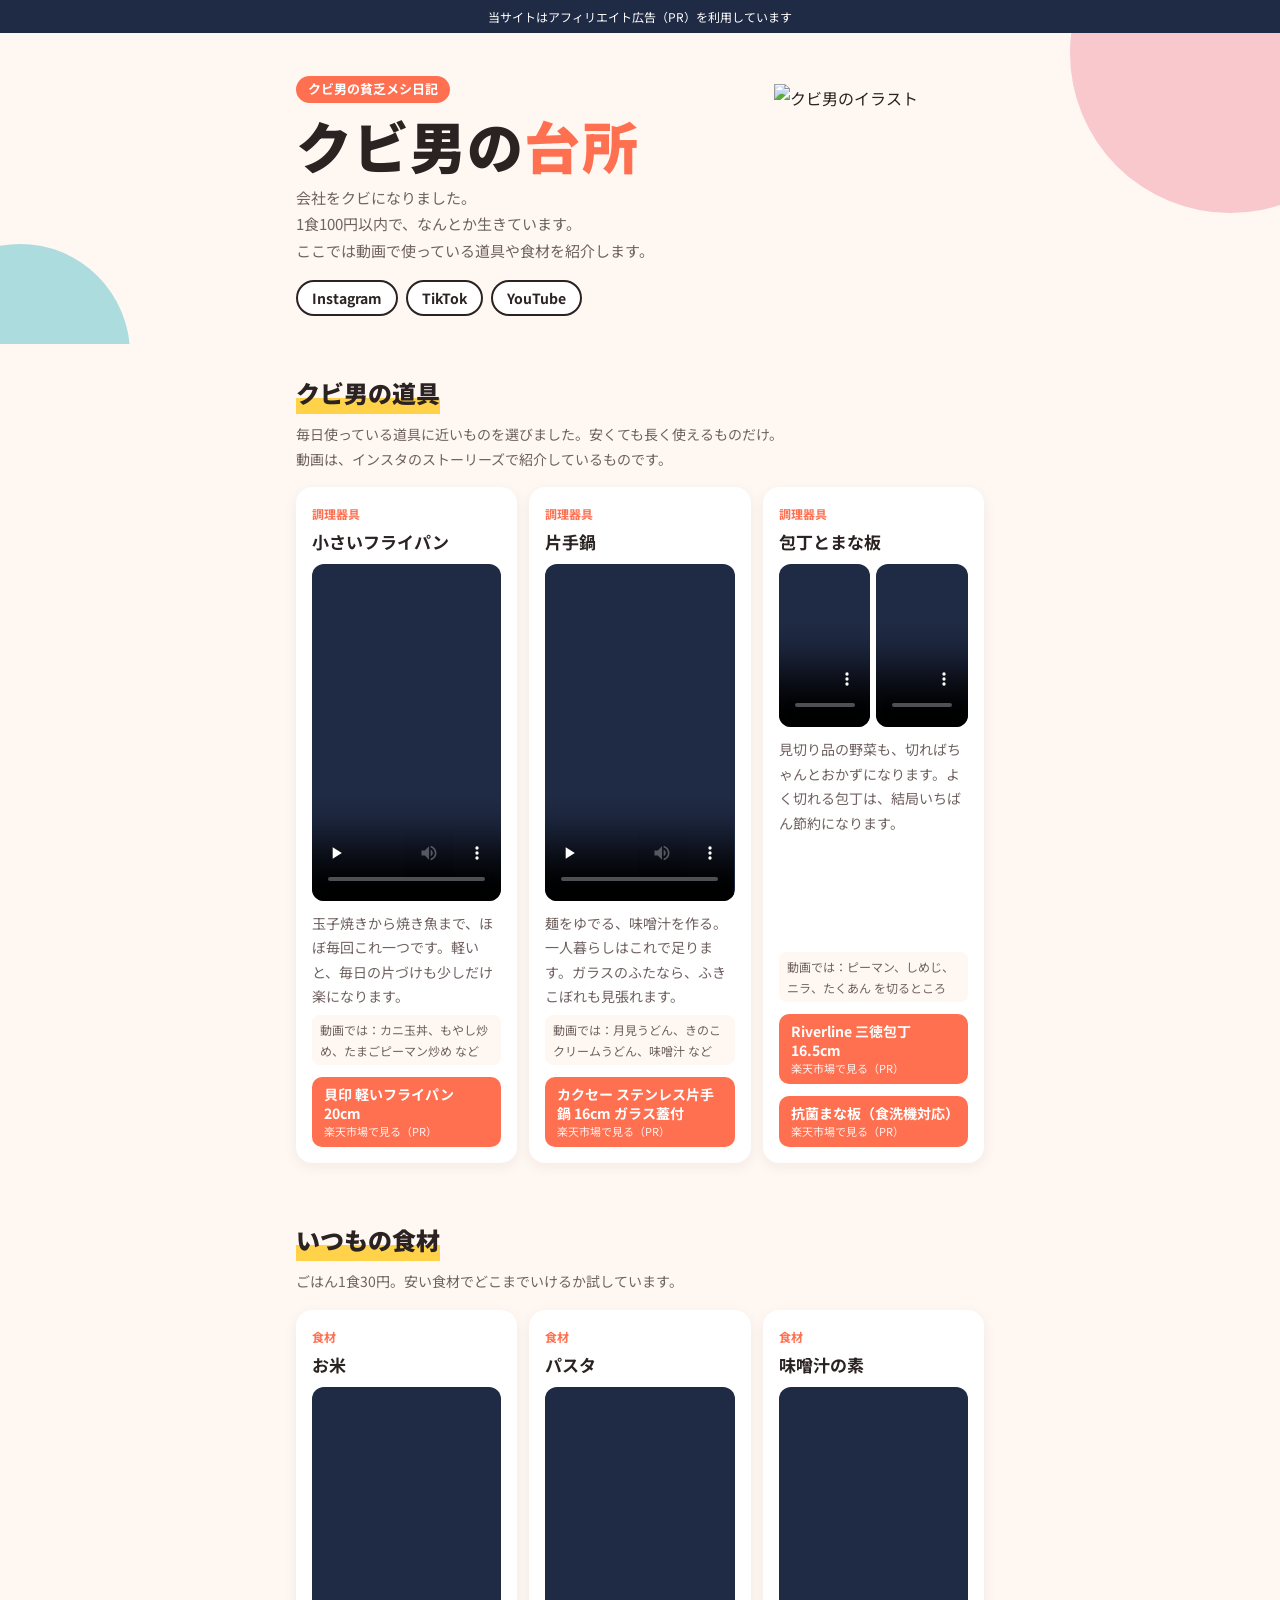
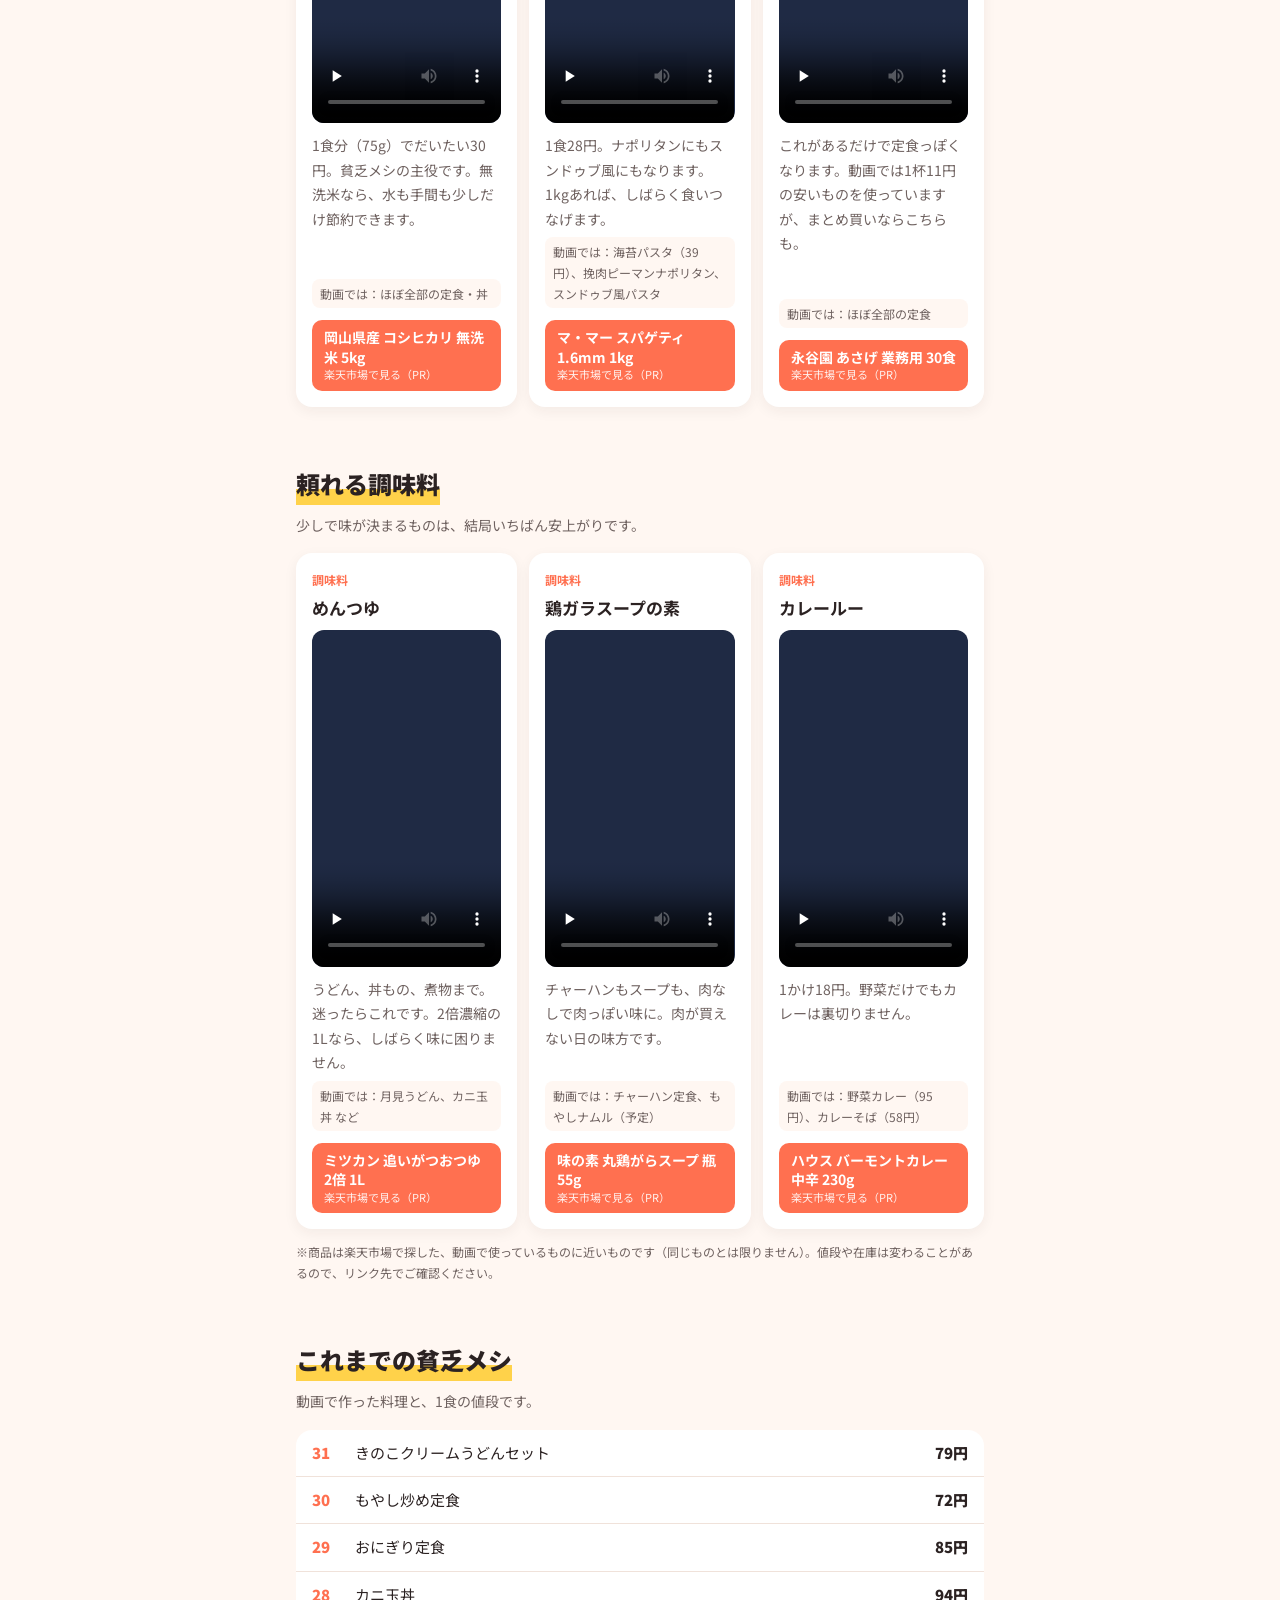
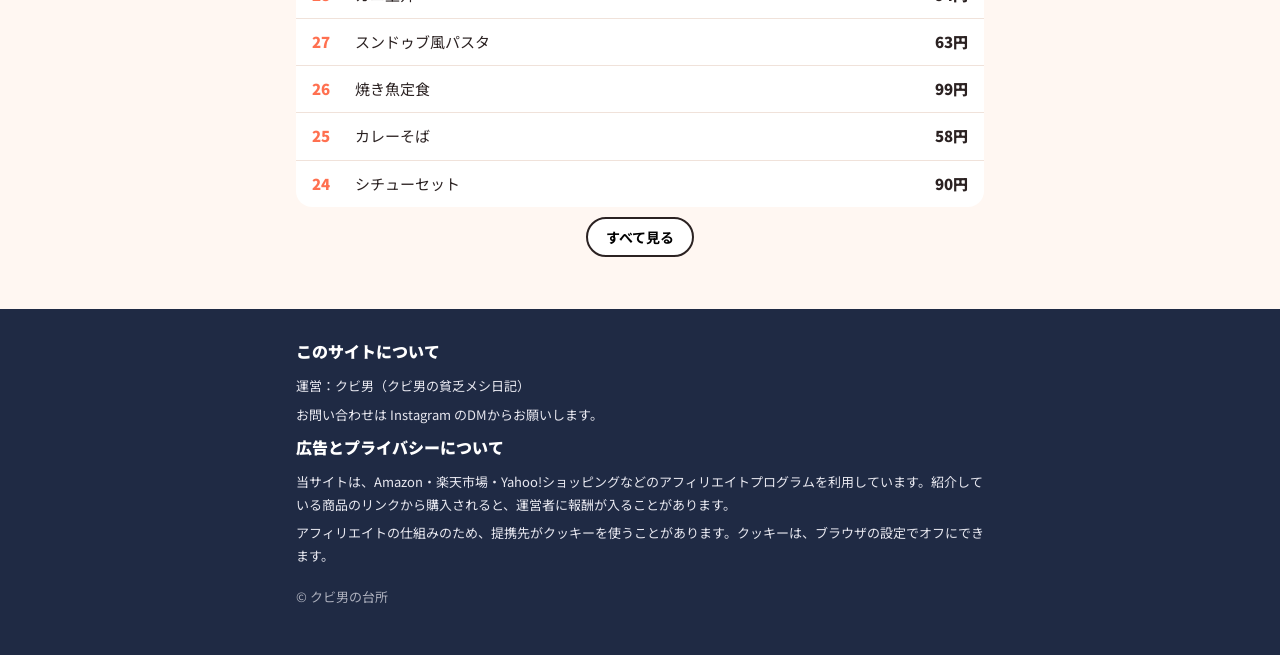
==== index.html @ 21f16927 "Add files via upload" ====
<!doctype html>
<html lang="ja">
<head>
<meta charset="utf-8">
<meta name="viewport" content="width=device-width, initial-scale=1">
<title>クビ男の台所</title>
<meta name="description" content="会社をクビになった男が、1食100円以内で生きる記録。クビ男の貧乏メシ日記で使っている調理器具・食材・調味料を紹介します。">
<link rel="preconnect" href="https://fonts.googleapis.com">
<link rel="preconnect" href="https://fonts.gstatic.com" crossorigin>
<link href="https://fonts.googleapis.com/css2?family=Noto+Sans+JP:wght@400;700;900&display=swap" rel="stylesheet">
<style>
  :root {
    --cream: #fff7f2;
    --paper: #ffffff;
    --ink: #2b2222;
    --sub: #6f6260;
    --coral: #ff7050;
    --coral-dark: #e0553a;
    --yellow: #ffd24a;
    --navy: #1f2a44;
    --line: #f0e2da;
    --pink: #f8c8cd;
    --teal: #acdcde;
  }
  * { box-sizing: border-box; }
  html { -webkit-text-size-adjust: 100%; }
  body {
    margin: 0;
    background: var(--cream);
    color: var(--ink);
    font-family: "Noto Sans JP", system-ui, sans-serif;
    line-height: 1.75;
  }
  a { color: inherit; }
  .wrap { max-width: 720px; margin: 0 auto; padding: 0 16px; }

  /* PR表記 (ステマ規制対応) */
  .pr-bar {
    background: var(--navy);
    color: #fff;
    font-size: 12px;
    text-align: center;
    padding: 6px 16px;
  }

  /* 見出し部分 */
  header.hero {
    position: relative;
    overflow: hidden;
    padding: 40px 0 28px;
  }
  .hero::before, .hero::after {
    content: "";
    position: absolute;
    border-radius: 50%;
    z-index: 0;
  }
  .hero::before { width: 320px; height: 320px; background: var(--pink); top: -140px; right: -110px; }
  .hero::after  { width: 220px; height: 220px; background: var(--teal); bottom: -120px; left: -90px; }
  .hero .wrap { position: relative; z-index: 1; display: flex; align-items: center; gap: 16px; }
  .hero-text { flex: 1; min-width: 0; }
  .label {
    display: inline-block;
    background: var(--coral);
    color: #fff;
    font-weight: 700;
    font-size: 13px;
    padding: 2px 12px;
    border-radius: 999px;
  }
  h1 {
    font-weight: 900;
    font-size: clamp(34px, 9vw, 56px);
    line-height: 1.15;
    margin: 10px 0 8px;
    letter-spacing: 0.02em;
  }
  h1 span { color: var(--coral); }
  .lead { margin: 0; font-size: 15px; color: var(--sub); }
  .hero img { width: clamp(120px, 34vw, 210px); height: auto; flex-shrink: 0; }

  .sns { display: flex; flex-wrap: wrap; gap: 8px; margin-top: 16px; }
  .sns a {
    text-decoration: none;
    background: var(--paper);
    border: 2px solid var(--ink);
    border-radius: 999px;
    font-weight: 700;
    font-size: 14px;
    padding: 4px 14px;
  }
  .sns a:hover { background: var(--yellow); }

  /* セクション */
  section { padding: 28px 0; }
  h2 {
    font-weight: 900;
    font-size: 24px;
    margin: 0 0 4px;
    display: inline-block;
    background: linear-gradient(transparent 62%, var(--yellow) 62%);
  }
  .note { font-size: 14px; color: var(--sub); margin: 4px 0 16px; }

  .cards { display: grid; grid-template-columns: repeat(auto-fill, minmax(min(200px, 100%), 1fr)); gap: 12px; }
  .card {
    background: var(--paper);
    border-radius: 16px;
    padding: 16px;
    box-shadow: 0 4px 14px rgba(43, 34, 34, 0.06);
    display: flex;
    flex-direction: column;
    gap: 6px;
  }
  .card .tag { font-size: 12px; font-weight: 700; color: var(--coral); }
  .card h3 { margin: 0; font-size: 17px; line-height: 1.4; }
  .card p { margin: 0; font-size: 14px; color: var(--sub); flex: 1; }
  .card .soon {
    margin-top: 6px;
    font-size: 13px;
    font-weight: 700;
    text-align: center;
    border: 2px dashed var(--line);
    border-radius: 10px;
    padding: 6px;
    color: var(--sub);
  }

  .card .used { font-size: 12px; color: var(--sub); flex: 0; background: var(--cream); border-radius: 8px; padding: 4px 8px; }
  .card .buy {
    display: block; margin-top: 6px; text-decoration: none; font-weight: 700; font-size: 14px; line-height: 1.4;
    background: var(--coral); color: #fff; border-radius: 10px; padding: 8px 12px;
  }
  .card .buy span { display: block; font-size: 11px; font-weight: 400; opacity: 0.9; }
  .card .buy:hover { background: var(--coral-dark); }
  .card .clip { display: grid; grid-template-columns: 1fr; gap: 6px; margin: 4px 0; }
  .card .clip.two { grid-template-columns: 1fr 1fr; }
  .card .clip video { width: 100%; aspect-ratio: 9 / 16; border-radius: 12px; background: var(--navy); object-fit: cover; }
  .pick-note { font-size: 12px; color: var(--sub); margin: 12px 0 0; }
  img.imp { position: absolute; width: 1px; height: 1px; opacity: 0; }

  /* これまでの貧乏メシ */
  .meals { list-style: none; margin: 0; padding: 0; background: var(--paper); border-radius: 16px; overflow: hidden; }
  .meals li {
    display: flex;
    align-items: baseline;
    gap: 10px;
    padding: 10px 16px;
    border-bottom: 1px solid var(--line);
    font-size: 15px;
  }
  .meals li:last-child { border-bottom: 0; }
  .meals .no { font-weight: 900; color: var(--coral); width: 2.2em; flex-shrink: 0; }
  .meals .name { flex: 1; min-width: 0; }
  .meals .yen { font-weight: 900; white-space: nowrap; }
  .more { margin-top: 10px; text-align: center; }
  .more button {
    font: inherit;
    font-weight: 700;
    font-size: 14px;
    background: var(--paper);
    border: 2px solid var(--ink);
    border-radius: 999px;
    padding: 6px 18px;
    cursor: pointer;
  }

  /* フッター */
  footer { background: var(--navy); color: #e8e8f0; margin-top: 24px; padding: 28px 0 40px; font-size: 13px; }
  footer h2 { background: none; color: #fff; font-size: 16px; }
  footer p { margin: 6px 0; }
  footer .copy { margin-top: 18px; opacity: 0.7; }
</style>
</head>
<body>

<div class="pr-bar">当サイトはアフィリエイト広告（PR）を利用しています</div>

<header class="hero">
  <div class="wrap">
    <div class="hero-text">
      <span class="label">クビ男の貧乏メシ日記</span>
      <h1>クビ男の<span>台所</span></h1>
      <p class="lead">会社をクビになりました。<br>1食100円以内で、なんとか生きています。<br>ここでは動画で使っている道具や食材を紹介します。</p>
      <div class="sns">
        <a href="https://www.instagram.com/kubiotoko_meshi/" target="_blank" rel="noopener">Instagram</a>
        <a href="https://www.tiktok.com/@kubiotoko_meshi" target="_blank" rel="noopener">TikTok</a>
        <a href="#" target="_blank" rel="noopener" data-todo="YouTubeのチャンネルURL">YouTube</a>
      </div>
    </div>
    <img src="images/kubio_chara.png" alt="クビ男のイラスト" width="568" height="600">
  </div>
</header>

<main class="wrap">

  <section id="tools">
    <h2>クビ男の道具</h2>
    <p class="note">毎日使っている道具に近いものを選びました。安くても長く使えるものだけ。<br>動画は、インスタのストーリーズで紹介しているものです。</p>
    <div class="cards">
      <div class="card"><span class="tag">調理器具</span><h3>小さいフライパン</h3><div class="clip"><video src="videos/frypan.mp4" poster="videos/frypan.jpg" controls playsinline preload="none" aria-label="小さいフライパンの紹介動画"></video></div><p>玉子焼きから焼き魚まで、ほぼ毎回これ一つです。軽いと、毎日の片づけも少しだけ楽になります。</p><p class="used">動画では：カニ玉丼、もやし炒め、たまごピーマン炒め など</p><a class="buy" href="https://af.moshimo.com/af/c/click?a_id=5917070&amp;p_id=54&amp;pc_id=54&amp;pl_id=616&amp;url=https%3A%2F%2Fitem.rakuten.co.jp%2Fkai%2F000dw5629%2F" target="_blank" rel="nofollow sponsored noopener">貝印 軽いフライパン 20cm<span>楽天市場で見る（PR）</span></a></div>
      <div class="card"><span class="tag">調理器具</span><h3>片手鍋</h3><div class="clip"><video src="videos/pot.mp4" poster="videos/pot.jpg" controls playsinline preload="none" aria-label="片手鍋の紹介動画"></video></div><p>麺をゆでる、味噌汁を作る。一人暮らしはこれで足ります。ガラスのふたなら、ふきこぼれも見張れます。</p><p class="used">動画では：月見うどん、きのこクリームうどん、味噌汁 など</p><a class="buy" href="https://af.moshimo.com/af/c/click?a_id=5917070&amp;p_id=54&amp;pc_id=54&amp;pl_id=616&amp;url=https%3A%2F%2Fitem.rakuten.co.jp%2Flivingplaza%2F10006509%2F" target="_blank" rel="nofollow sponsored noopener">カクセー ステンレス片手鍋 16cm ガラス蓋付<span>楽天市場で見る（PR）</span></a></div>
      <div class="card"><span class="tag">調理器具</span><h3>包丁とまな板</h3><div class="clip two"><video src="videos/knife.mp4" poster="videos/knife.jpg" controls playsinline preload="none" aria-label="包丁とまな板の紹介動画"></video><video src="videos/board.mp4" poster="videos/board.jpg" controls playsinline preload="none" aria-label="包丁とまな板の紹介動画"></video></div><p>見切り品の野菜も、切ればちゃんとおかずになります。よく切れる包丁は、結局いちばん節約になります。</p><p class="used">動画では：ピーマン、しめじ、ニラ、たくあん を切るところ</p><a class="buy" href="https://af.moshimo.com/af/c/click?a_id=5917070&amp;p_id=54&amp;pc_id=54&amp;pl_id=616&amp;url=https%3A%2F%2Fitem.rakuten.co.jp%2Fnagomi-ec%2Frl-st%2F" target="_blank" rel="nofollow sponsored noopener">Riverline 三徳包丁 16.5cm<span>楽天市場で見る（PR）</span></a><a class="buy" href="https://af.moshimo.com/af/c/click?a_id=5917070&amp;p_id=54&amp;pc_id=54&amp;pl_id=616&amp;url=https%3A%2F%2Fitem.rakuten.co.jp%2Faurora77%2Fmanaita%2F" target="_blank" rel="nofollow sponsored noopener">抗菌まな板（食洗機対応）<span>楽天市場で見る（PR）</span></a></div>
    </div>
  </section>

  <section id="foods">
    <h2>いつもの食材</h2>
    <p class="note">ごはん1食30円。安い食材でどこまでいけるか試しています。</p>
    <div class="cards">
      <div class="card"><span class="tag">食材</span><h3>お米</h3><div class="clip"><video src="videos/rice.mp4" poster="videos/rice.jpg" controls playsinline preload="none" aria-label="お米の紹介動画"></video></div><p>1食分（75g）でだいたい30円。貧乏メシの主役です。無洗米なら、水も手間も少しだけ節約できます。</p><p class="used">動画では：ほぼ全部の定食・丼</p><a class="buy" href="https://af.moshimo.com/af/c/click?a_id=5917070&amp;p_id=54&amp;pc_id=54&amp;pl_id=616&amp;url=https%3A%2F%2Fitem.rakuten.co.jp%2Fokaman%2F10000003%2F" target="_blank" rel="nofollow sponsored noopener">岡山県産 コシヒカリ 無洗米 5kg<span>楽天市場で見る（PR）</span></a></div>
      <div class="card"><span class="tag">食材</span><h3>パスタ</h3><div class="clip"><video src="videos/pasta.mp4" poster="videos/pasta.jpg" controls playsinline preload="none" aria-label="パスタの紹介動画"></video></div><p>1食28円。ナポリタンにもスンドゥブ風にもなります。1kgあれば、しばらく食いつなげます。</p><p class="used">動画では：海苔パスタ（39円）、挽肉ピーマンナポリタン、スンドゥブ風パスタ</p><a class="buy" href="https://af.moshimo.com/af/c/click?a_id=5917070&amp;p_id=54&amp;pc_id=54&amp;pl_id=616&amp;url=https%3A%2F%2Fitem.rakuten.co.jp%2Frakuten24%2F4902110264388%2F" target="_blank" rel="nofollow sponsored noopener">マ・マー スパゲティ 1.6mm 1kg<span>楽天市場で見る（PR）</span></a></div>
      <div class="card"><span class="tag">食材</span><h3>味噌汁の素</h3><div class="clip"><video src="videos/miso.mp4" poster="videos/miso.jpg" controls playsinline preload="none" aria-label="味噌汁の素の紹介動画"></video></div><p>これがあるだけで定食っぽくなります。動画では1杯11円の安いものを使っていますが、まとめ買いならこちらも。</p><p class="used">動画では：ほぼ全部の定食</p><a class="buy" href="https://af.moshimo.com/af/c/click?a_id=5917070&amp;p_id=54&amp;pc_id=54&amp;pl_id=616&amp;url=https%3A%2F%2Fitem.rakuten.co.jp%2Fkk1206%2Fsyoku00221%2F" target="_blank" rel="nofollow sponsored noopener">永谷園 あさげ 業務用 30食<span>楽天市場で見る（PR）</span></a></div>
    </div>
  </section>

  <section id="seasonings">
    <h2>頼れる調味料</h2>
    <p class="note">少しで味が決まるものは、結局いちばん安上がりです。</p>
    <div class="cards">
      <div class="card"><span class="tag">調味料</span><h3>めんつゆ</h3><div class="clip"><video src="videos/mentsuyu.mp4" poster="videos/mentsuyu.jpg" controls playsinline preload="none" aria-label="めんつゆの紹介動画"></video></div><p>うどん、丼もの、煮物まで。迷ったらこれです。2倍濃縮の1Lなら、しばらく味に困りません。</p><p class="used">動画では：月見うどん、カニ玉丼 など</p><a class="buy" href="https://af.moshimo.com/af/c/click?a_id=5917070&amp;p_id=54&amp;pc_id=54&amp;pl_id=616&amp;url=https%3A%2F%2Fitem.rakuten.co.jp%2Frakuten24%2Fe339049h%2F" target="_blank" rel="nofollow sponsored noopener">ミツカン 追いがつおつゆ 2倍 1L<span>楽天市場で見る（PR）</span></a></div>
      <div class="card"><span class="tag">調味料</span><h3>鶏ガラスープの素</h3><div class="clip"><video src="videos/gara.mp4" poster="videos/gara.jpg" controls playsinline preload="none" aria-label="鶏ガラスープの素の紹介動画"></video></div><p>チャーハンもスープも、肉なしで肉っぽい味に。肉が買えない日の味方です。</p><p class="used">動画では：チャーハン定食、もやしナムル（予定）</p><a class="buy" href="https://af.moshimo.com/af/c/click?a_id=5917070&amp;p_id=54&amp;pc_id=54&amp;pl_id=616&amp;url=https%3A%2F%2Fitem.rakuten.co.jp%2Fjetprice%2Fx20561%2F" target="_blank" rel="nofollow sponsored noopener">味の素 丸鶏がらスープ 瓶 55g<span>楽天市場で見る（PR）</span></a></div>
      <div class="card"><span class="tag">調味料</span><h3>カレールー</h3><div class="clip"><video src="videos/curry.mp4" poster="videos/curry.jpg" controls playsinline preload="none" aria-label="カレールーの紹介動画"></video></div><p>1かけ18円。野菜だけでもカレーは裏切りません。</p><p class="used">動画では：野菜カレー（95円）、カレーそば（58円）</p><a class="buy" href="https://af.moshimo.com/af/c/click?a_id=5917070&amp;p_id=54&amp;pc_id=54&amp;pl_id=616&amp;url=https%3A%2F%2Fitem.rakuten.co.jp%2Fmatsukiyo%2F4902402853887%2F" target="_blank" rel="nofollow sponsored noopener">ハウス バーモントカレー 中辛 230g<span>楽天市場で見る（PR）</span></a></div>
    </div>
    <p class="pick-note">※商品は楽天市場で探した、動画で使っているものに近いものです（同じものとは限りません）。値段や在庫は変わることがあるので、リンク先でご確認ください。</p>
  </section>

  <section id="meals">
    <h2>これまでの貧乏メシ</h2>
    <p class="note">動画で作った料理と、1食の値段です。</p>
    <ul class="meals" id="meal-list"></ul>
    <div class="more"><button type="button" id="more-btn">すべて見る</button></div>
  </section>

</main>

<footer>
  <div class="wrap">
    <h2>このサイトについて</h2>
    <p>運営：クビ男（クビ男の貧乏メシ日記）</p>
    <p>お問い合わせは Instagram のDMからお願いします。</p>
    <h2>広告とプライバシーについて</h2>
    <p>当サイトは、Amazon・楽天市場・Yahoo!ショッピングなどのアフィリエイトプログラムを利用しています。紹介している商品のリンクから購入されると、運営者に報酬が入ることがあります。</p>
    <p>アフィリエイトの仕組みのため、提携先がクッキーを使うことがあります。クッキーは、ブラウザの設定でオフにできます。</p>
    <img class="imp" src="https://i.moshimo.com/af/i/impression?a_id=5917070&amp;p_id=54&amp;pc_id=54&amp;pl_id=616" width="1" height="1" alt="" loading="lazy">
    <p class="copy">© クビ男の台所</p>
  </div>
</footer>

<script>
  // これまでの貧乏メシ (番号, 料理, 値段)。新しい回は上に足す
  const MEALS = [
    [31, "きのこクリームうどんセット", 79],
    [30, "もやし炒め定食", 72],
    [29, "おにぎり定食", 85],
    [28, "カニ玉丼", 94],
    [27, "スンドゥブ風パスタ", 63],
    [26, "焼き魚定食", 99],
    [25, "カレーそば", 58],
    [24, "シチューセット", 90],
    [23, "レバニラ定食", 98],
    [22, "お好み焼きセット", 75],
    [21, "焼き鮭定食", 99],
    [20, "焼きうどんセット", 90],
    [19, "うな丼定食", 98],
    [18, "チャーハン定食", 82],
    [17, "目玉トーストセット", 87],
    [16, "味噌ラーメン", 64],
    [15, "酢豚定食", 95],
    [14, "焼きそば定食", 93],
    [13, "豆腐ステーキ定食", 77],
    [12, "月見うどん", 66],
    [11, "親子丼", 96],
    [10, "醤油ラーメン", 98],
    [9, "野菜カレー", 95],
    [8, "海苔パスタ", 39],
    [7, "マーボー豆腐定食", 81],
    [6, "納豆TKG定食", 92],
    [5, "めざし定食", 99],
    [4, "三宝菜定食", 91],
    [3, "餃子定食", 85],
    [2, "コロッケそば", 61],
    [1, "挽肉ピーマンナポリタン", 85],
  ];
  const FIRST = 8;
  const list = document.getElementById("meal-list");
  const btn = document.getElementById("more-btn");
  function render(all) {
    list.innerHTML = "";
    (all ? MEALS : MEALS.slice(0, FIRST)).forEach(([no, name, yen]) => {
      const li = document.createElement("li");
      li.innerHTML = `<span class="no">${String(no).padStart(2, "0")}</span><span class="name"></span><span class="yen">${yen}円</span>`;
      li.querySelector(".name").textContent = name;
      list.appendChild(li);
    });
    btn.parentElement.style.display = all ? "none" : "";
  }
  btn.addEventListener("click", () => render(true));
  render(false);
</script>
</body>
</html>
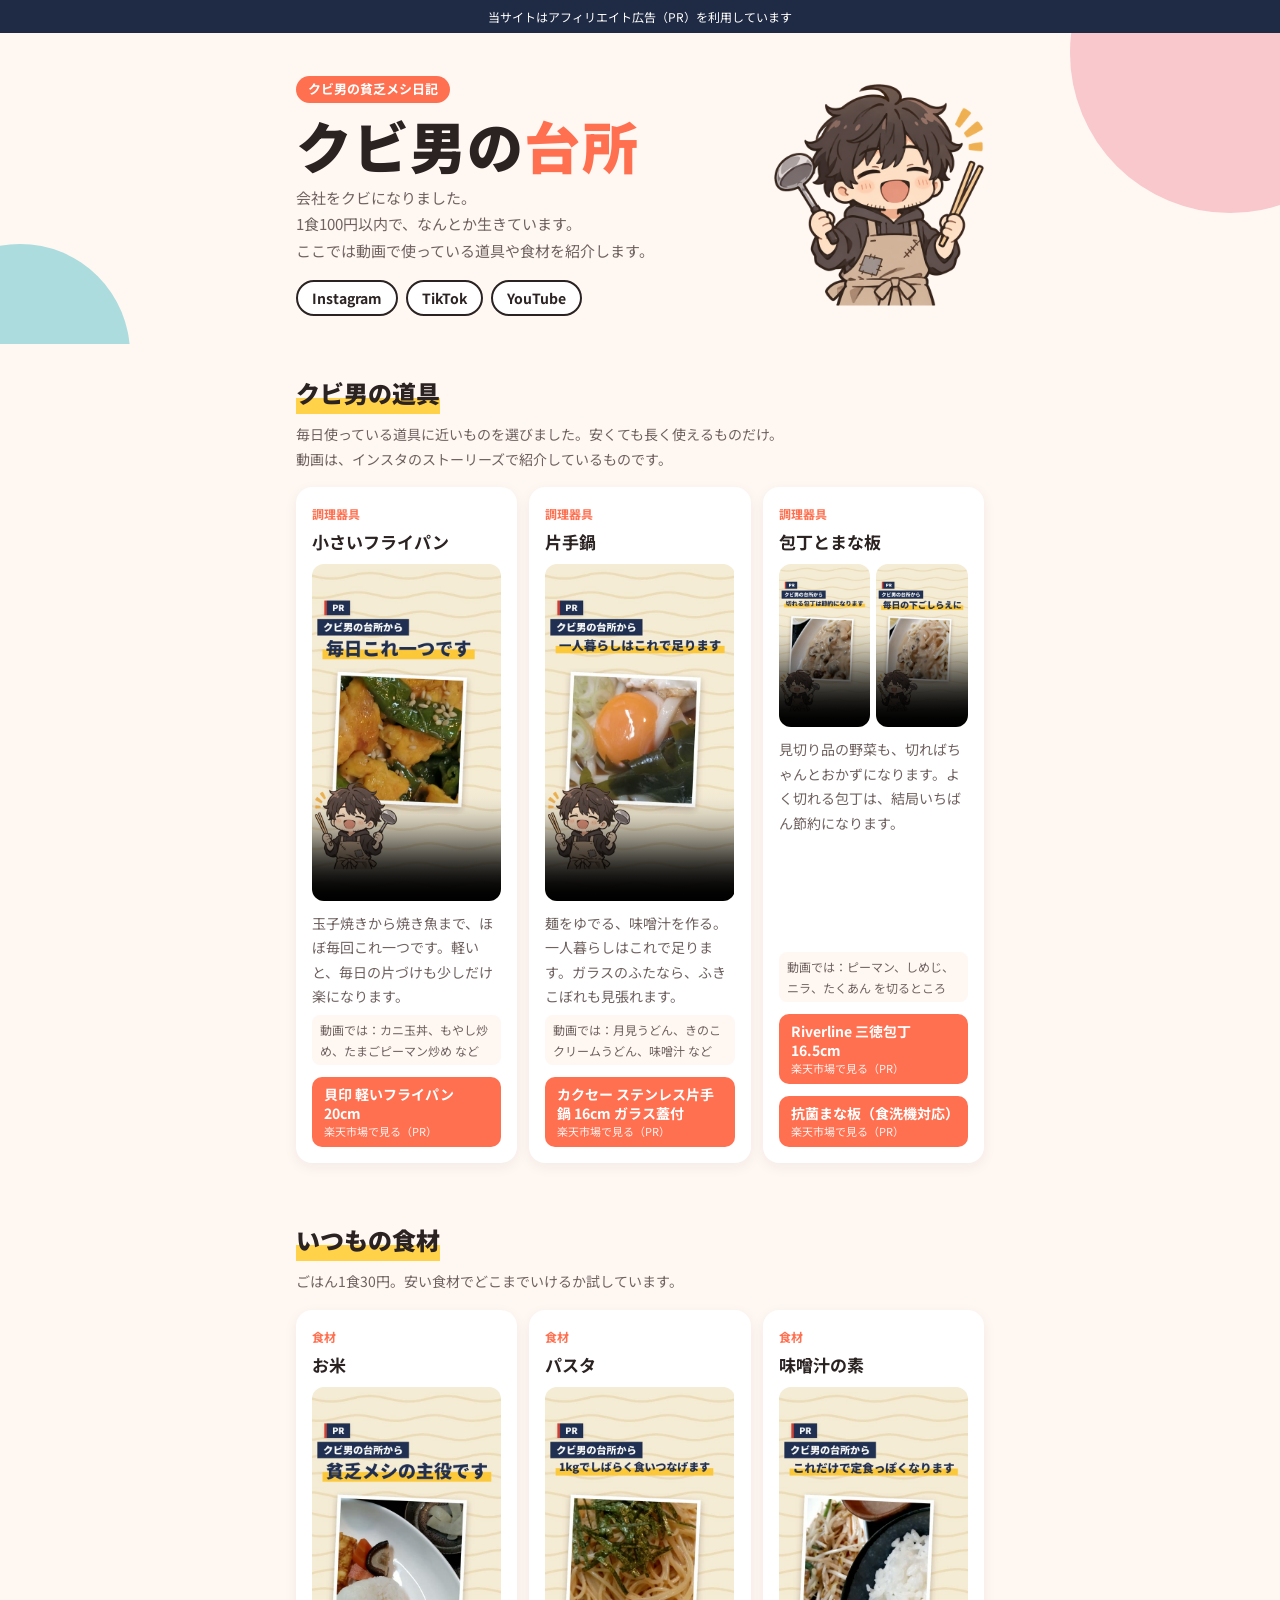
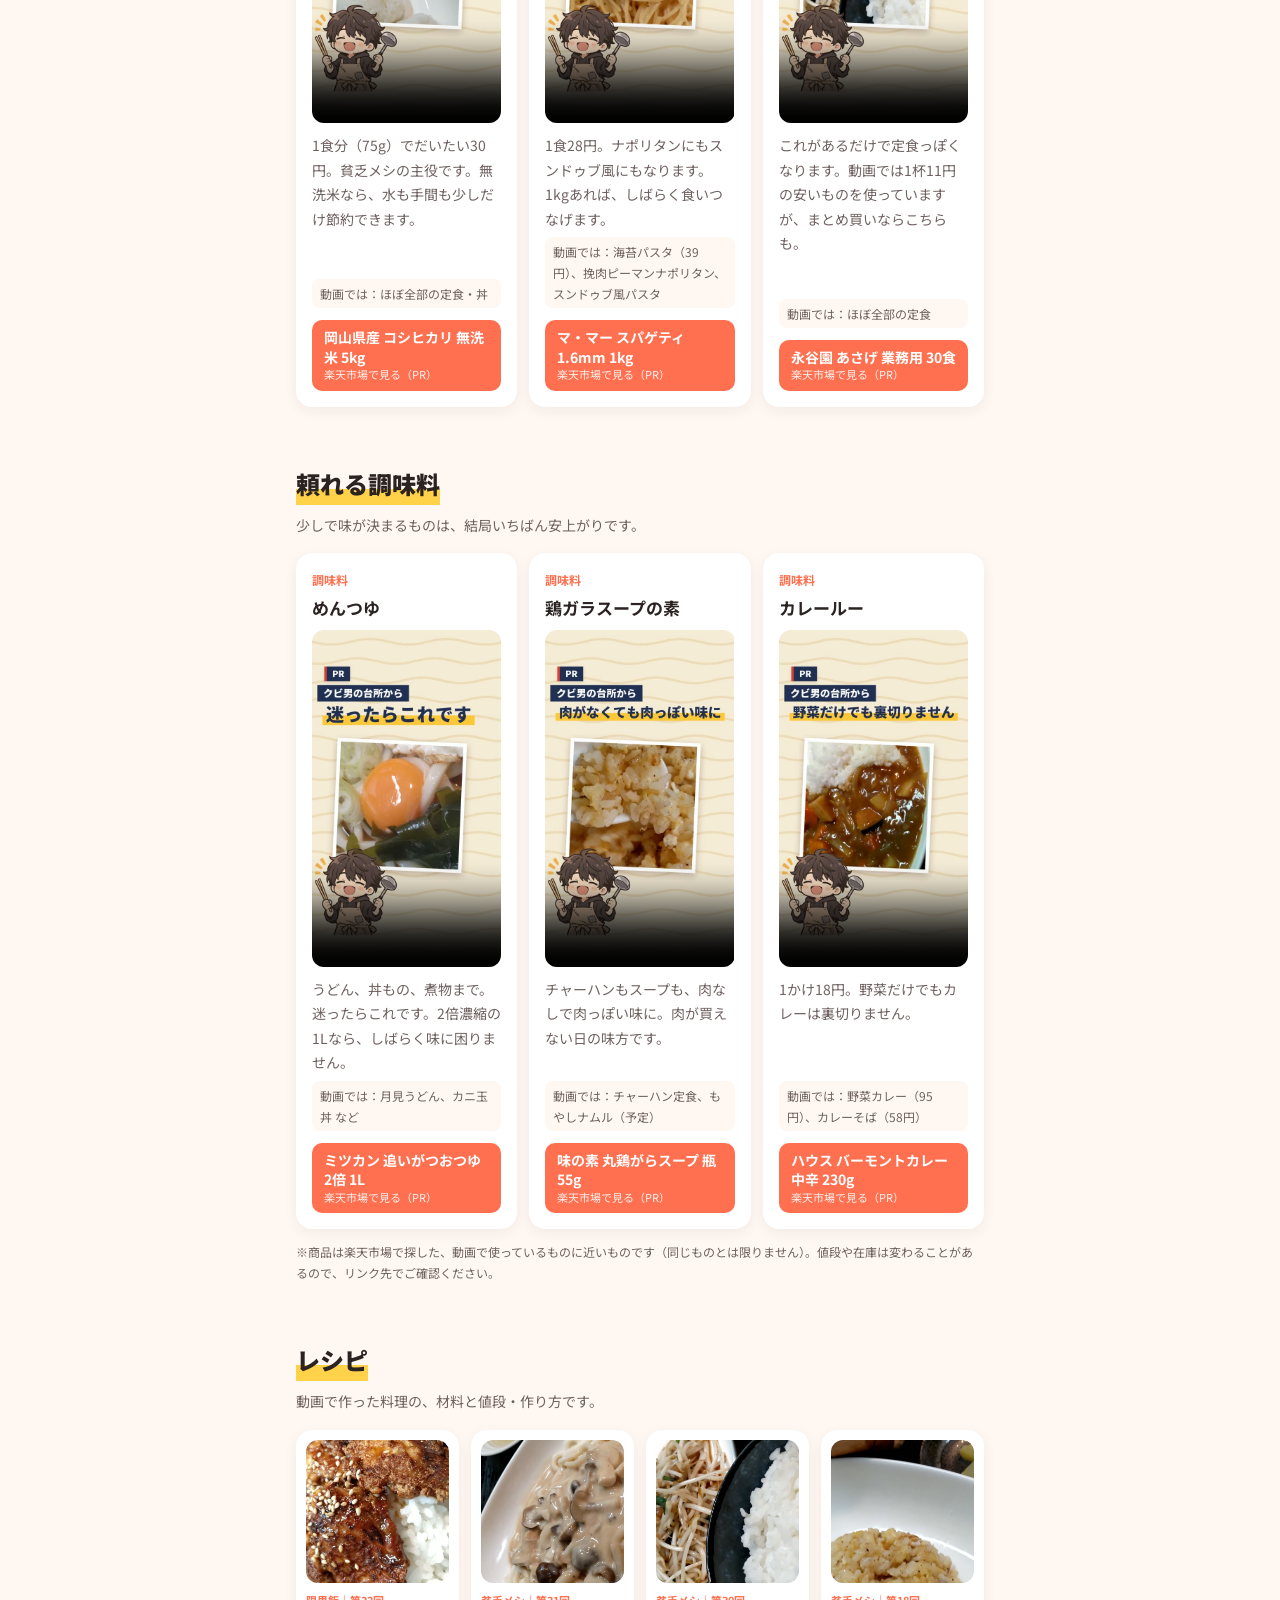
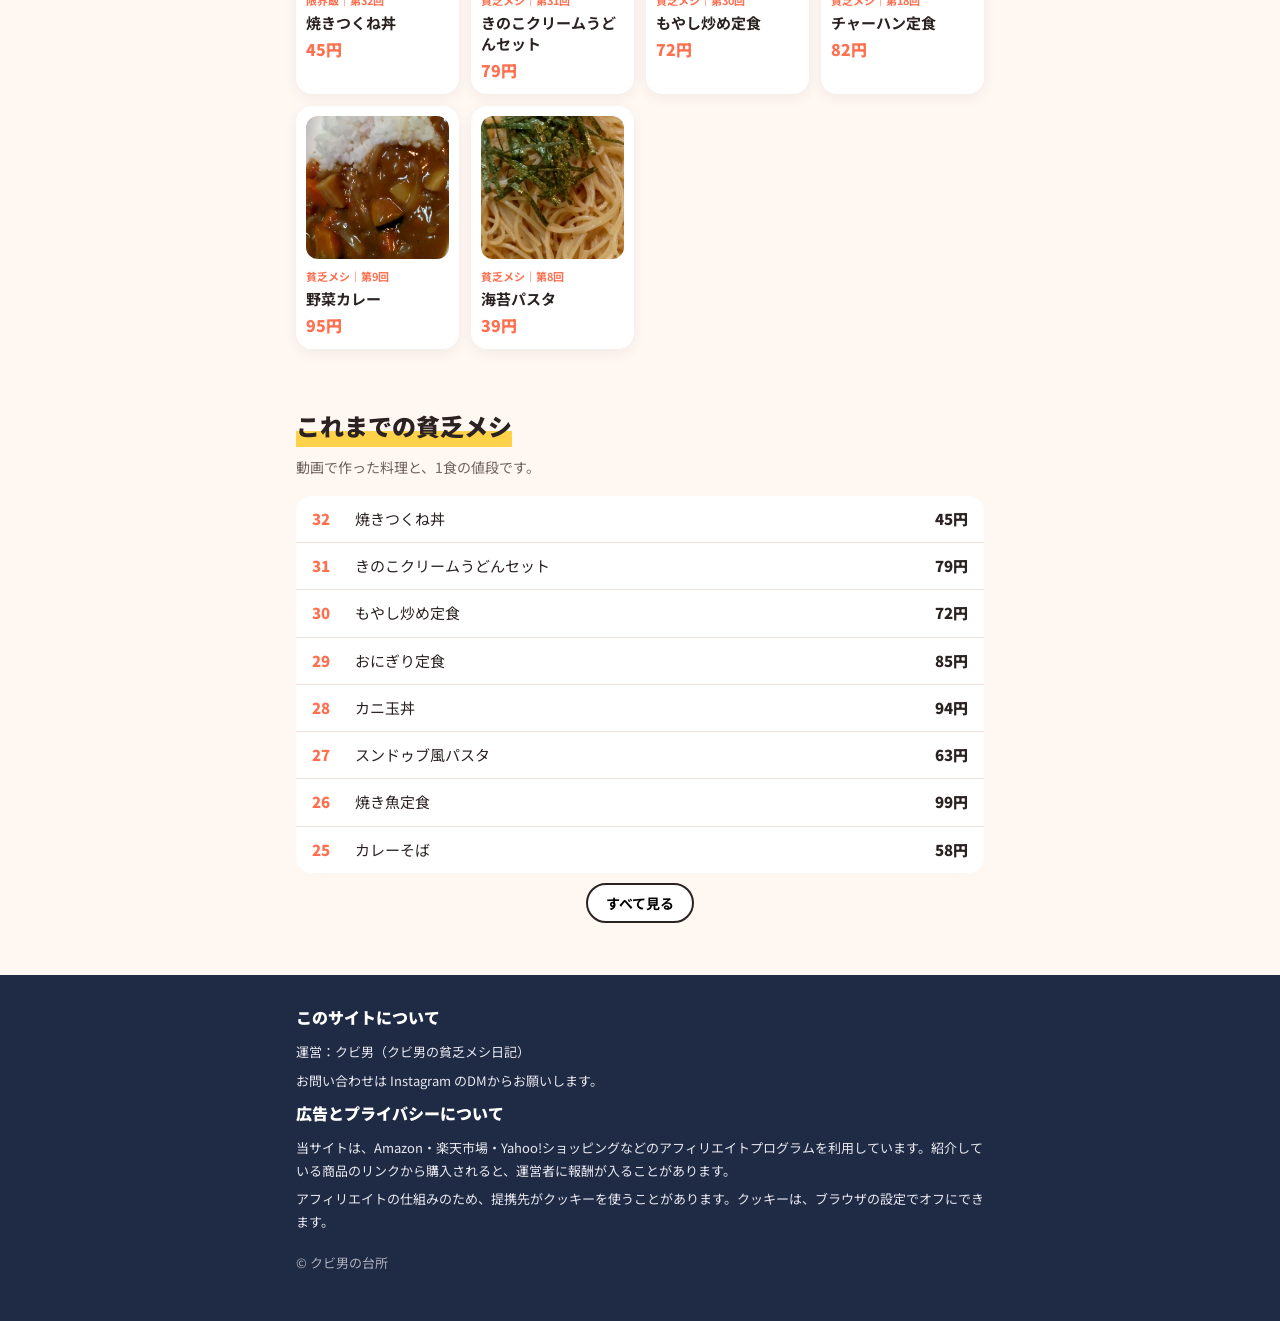
==== commit a0b365c2: "Add recipe section to top page" ====
--- a/index.html
+++ b/index.html
@@ -139,6 +139,16 @@
   .pick-note { font-size: 12px; color: var(--sub); margin: 12px 0 0; }
   img.imp { position: absolute; width: 1px; height: 1px; opacity: 0; }
 
+
+  /* レシピ */
+  .recipes { display: grid; grid-template-columns: repeat(auto-fill, minmax(min(150px, 46%), 1fr)); gap: 12px; }
+  .recipe { display: flex; flex-direction: column; gap: 2px; text-decoration: none; background: var(--paper); border-radius: 16px; padding: 10px; box-shadow: 0 4px 14px rgba(43, 34, 34, 0.06); }
+  .recipe img { width: 100%; height: auto; aspect-ratio: 1 / 1; object-fit: cover; border-radius: 12px; margin-bottom: 6px; }
+  .recipe .tag { font-size: 11px; font-weight: 700; color: var(--coral); }
+  .recipe b { font-size: 15px; line-height: 1.4; }
+  .recipe .yen { font-weight: 900; color: var(--coral); }
+  .recipe:hover { background: #fff1c9; }
+
   /* これまでの貧乏メシ */
   .meals { list-style: none; margin: 0; padding: 0; background: var(--paper); border-radius: 16px; overflow: hidden; }
   .meals li {
@@ -225,6 +235,19 @@
     <p class="pick-note">※商品は楽天市場で探した、動画で使っているものに近いものです（同じものとは限りません）。値段や在庫は変わることがあるので、リンク先でご確認ください。</p>
   </section>
 
+  <section id="recipes">
+    <h2>レシピ</h2>
+    <p class="note">動画で作った料理の、材料と値段・作り方です。</p>
+    <div class="recipes">
+      <a class="recipe" href="recipes/tsukune.html"><img src="images/recipes/tsukune.jpg" alt="" width="540" height="960" loading="lazy"><span class="tag">限界飯｜第32回</span><b>焼きつくね丼</b><span class="yen">45円</span></a>
+      <a class="recipe" href="recipes/kinoko.html"><img src="images/recipes/kinoko.jpg" alt="" width="540" height="960" loading="lazy"><span class="tag">貧乏メシ｜第31回</span><b>きのこクリームうどんセット</b><span class="yen">79円</span></a>
+      <a class="recipe" href="recipes/moyasi.html"><img src="images/recipes/moyasi.jpg" alt="" width="540" height="960" loading="lazy"><span class="tag">貧乏メシ｜第30回</span><b>もやし炒め定食</b><span class="yen">72円</span></a>
+      <a class="recipe" href="recipes/tyahan.html"><img src="images/recipes/tyahan.jpg" alt="" width="540" height="960" loading="lazy"><span class="tag">貧乏メシ｜第18回</span><b>チャーハン定食</b><span class="yen">82円</span></a>
+      <a class="recipe" href="recipes/curry.html"><img src="images/recipes/curry.jpg" alt="" width="540" height="960" loading="lazy"><span class="tag">貧乏メシ｜第9回</span><b>野菜カレー</b><span class="yen">95円</span></a>
+      <a class="recipe" href="recipes/nori.html"><img src="images/recipes/nori.jpg" alt="" width="540" height="960" loading="lazy"><span class="tag">貧乏メシ｜第8回</span><b>海苔パスタ</b><span class="yen">39円</span></a>
+    </div>
+  </section>
+
   <section id="meals">
     <h2>これまでの貧乏メシ</h2>
     <p class="note">動画で作った料理と、1食の値段です。</p>
@@ -250,6 +273,7 @@
 <script>
   // これまでの貧乏メシ (番号, 料理, 値段)。新しい回は上に足す
   const MEALS = [
+    [32, "焼きつくね丼", 45],
     [31, "きのこクリームうどんセット", 79],
     [30, "もやし炒め定食", 72],
     [29, "おにぎり定食", 85],
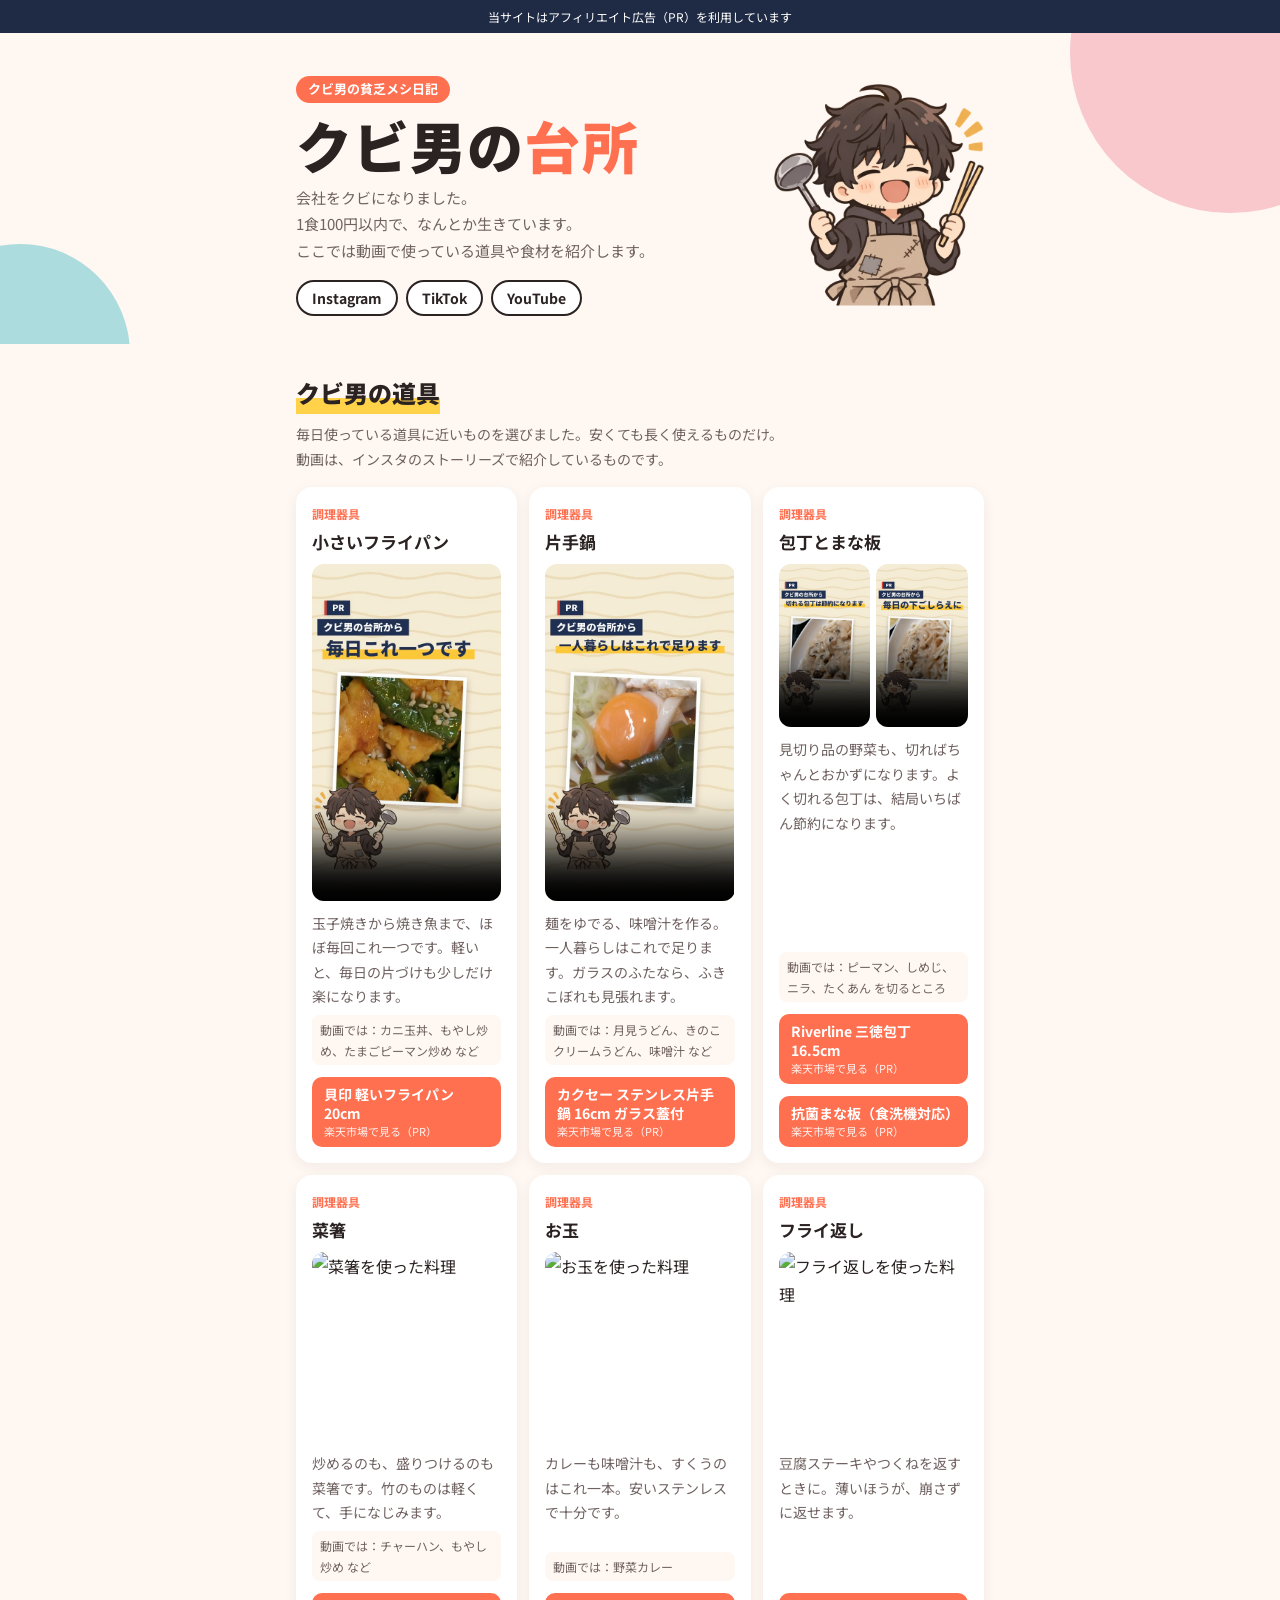
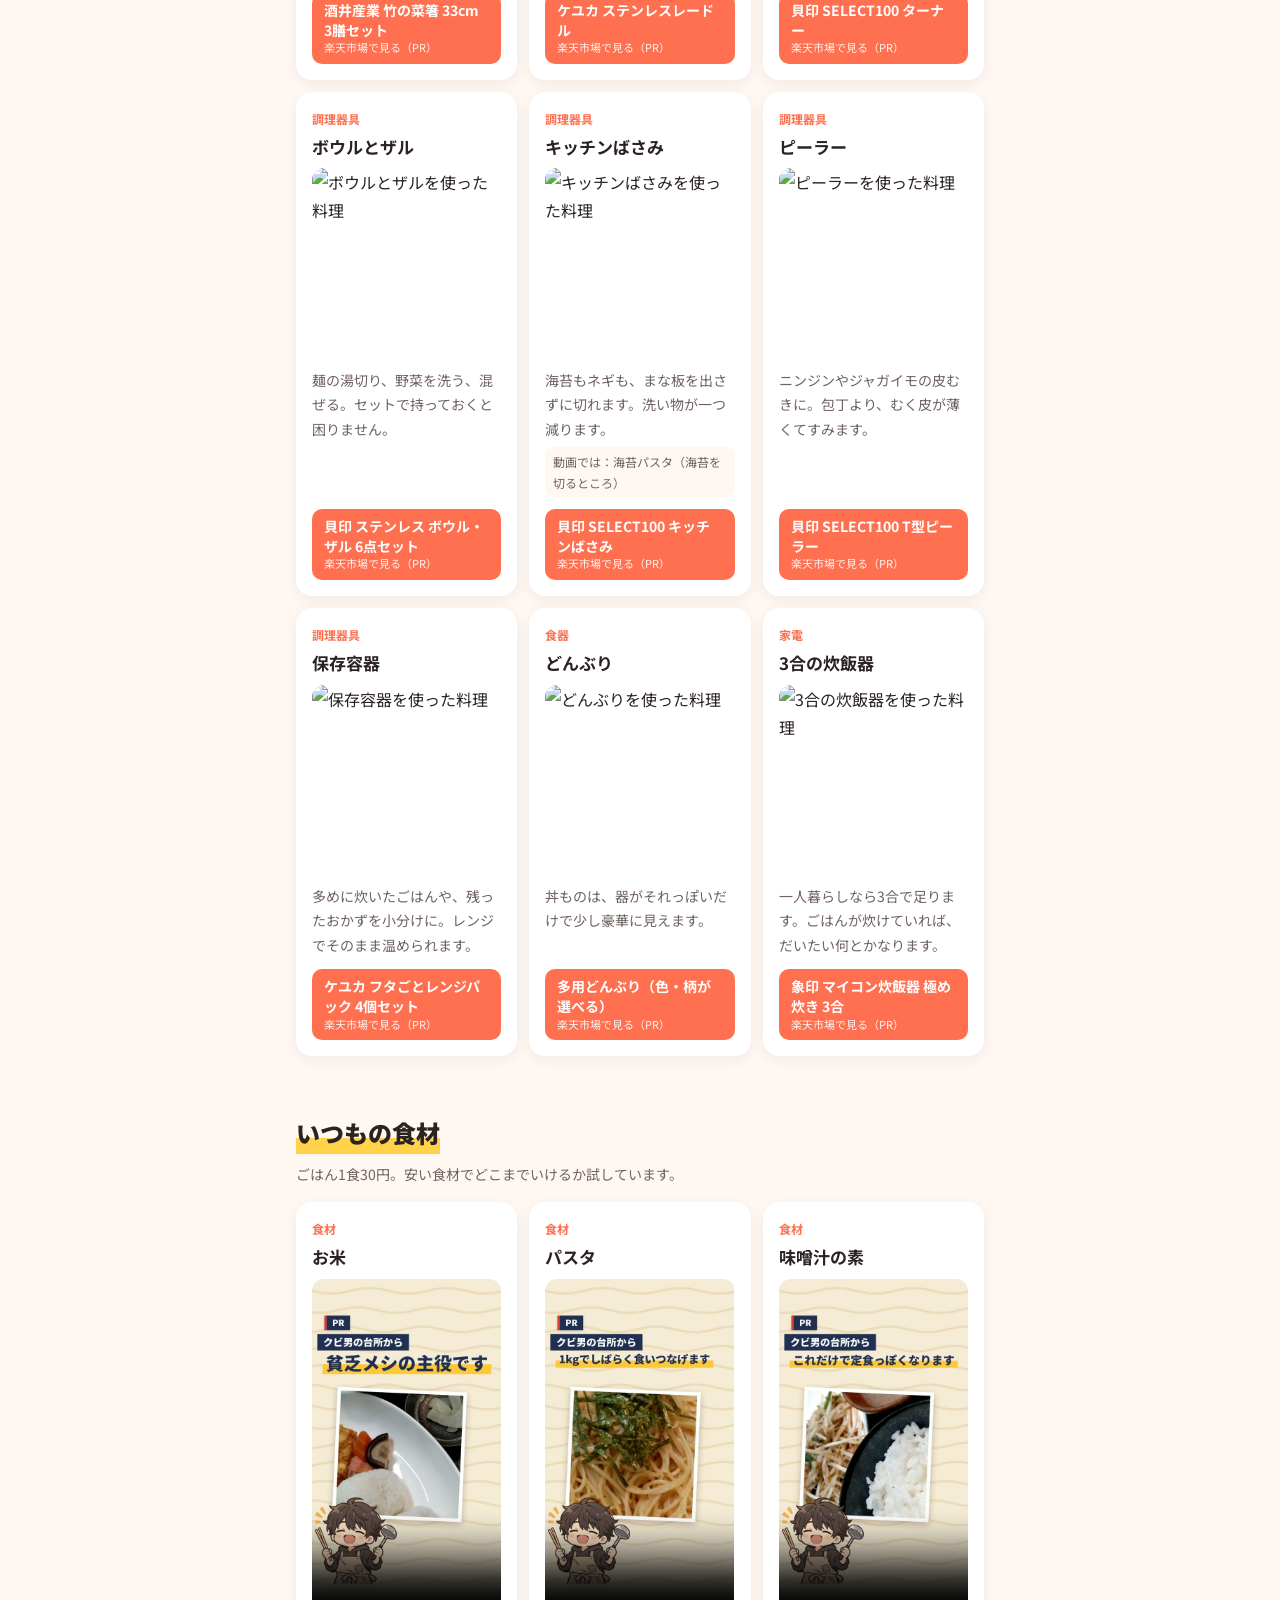
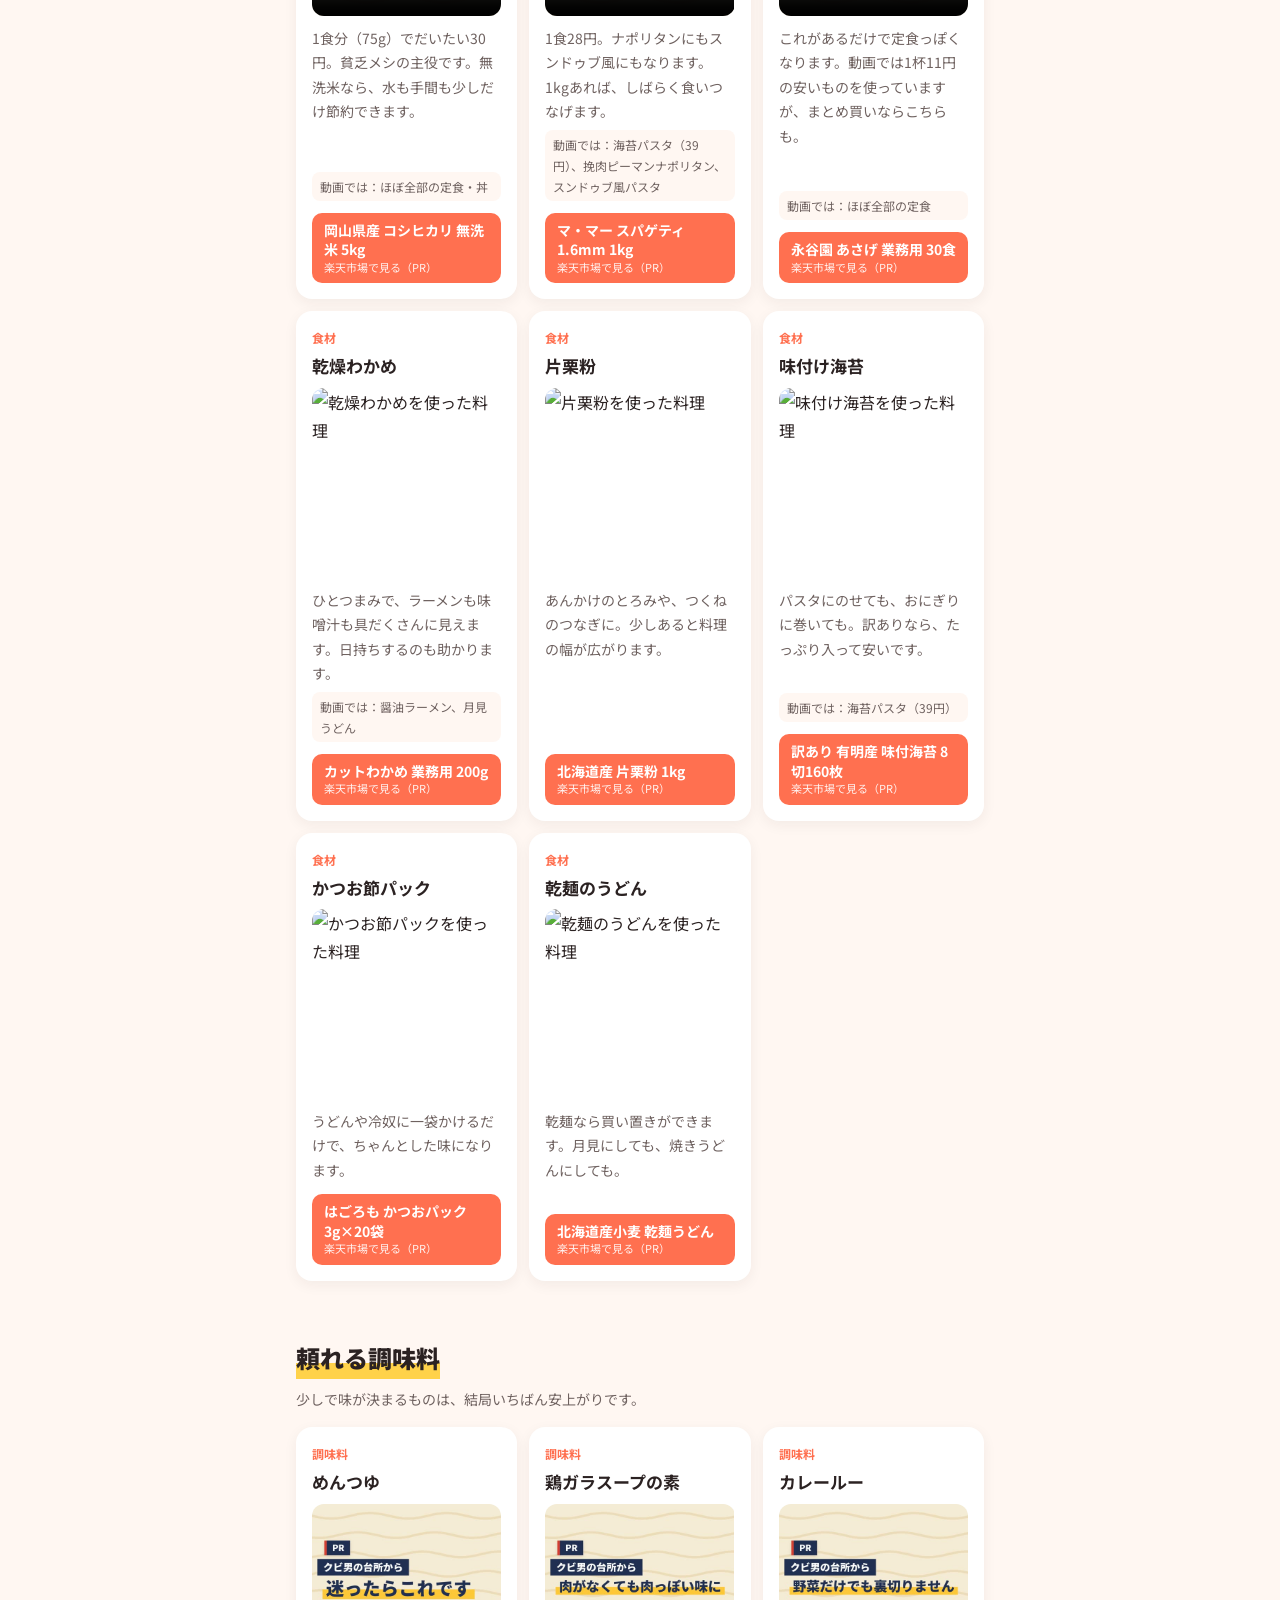
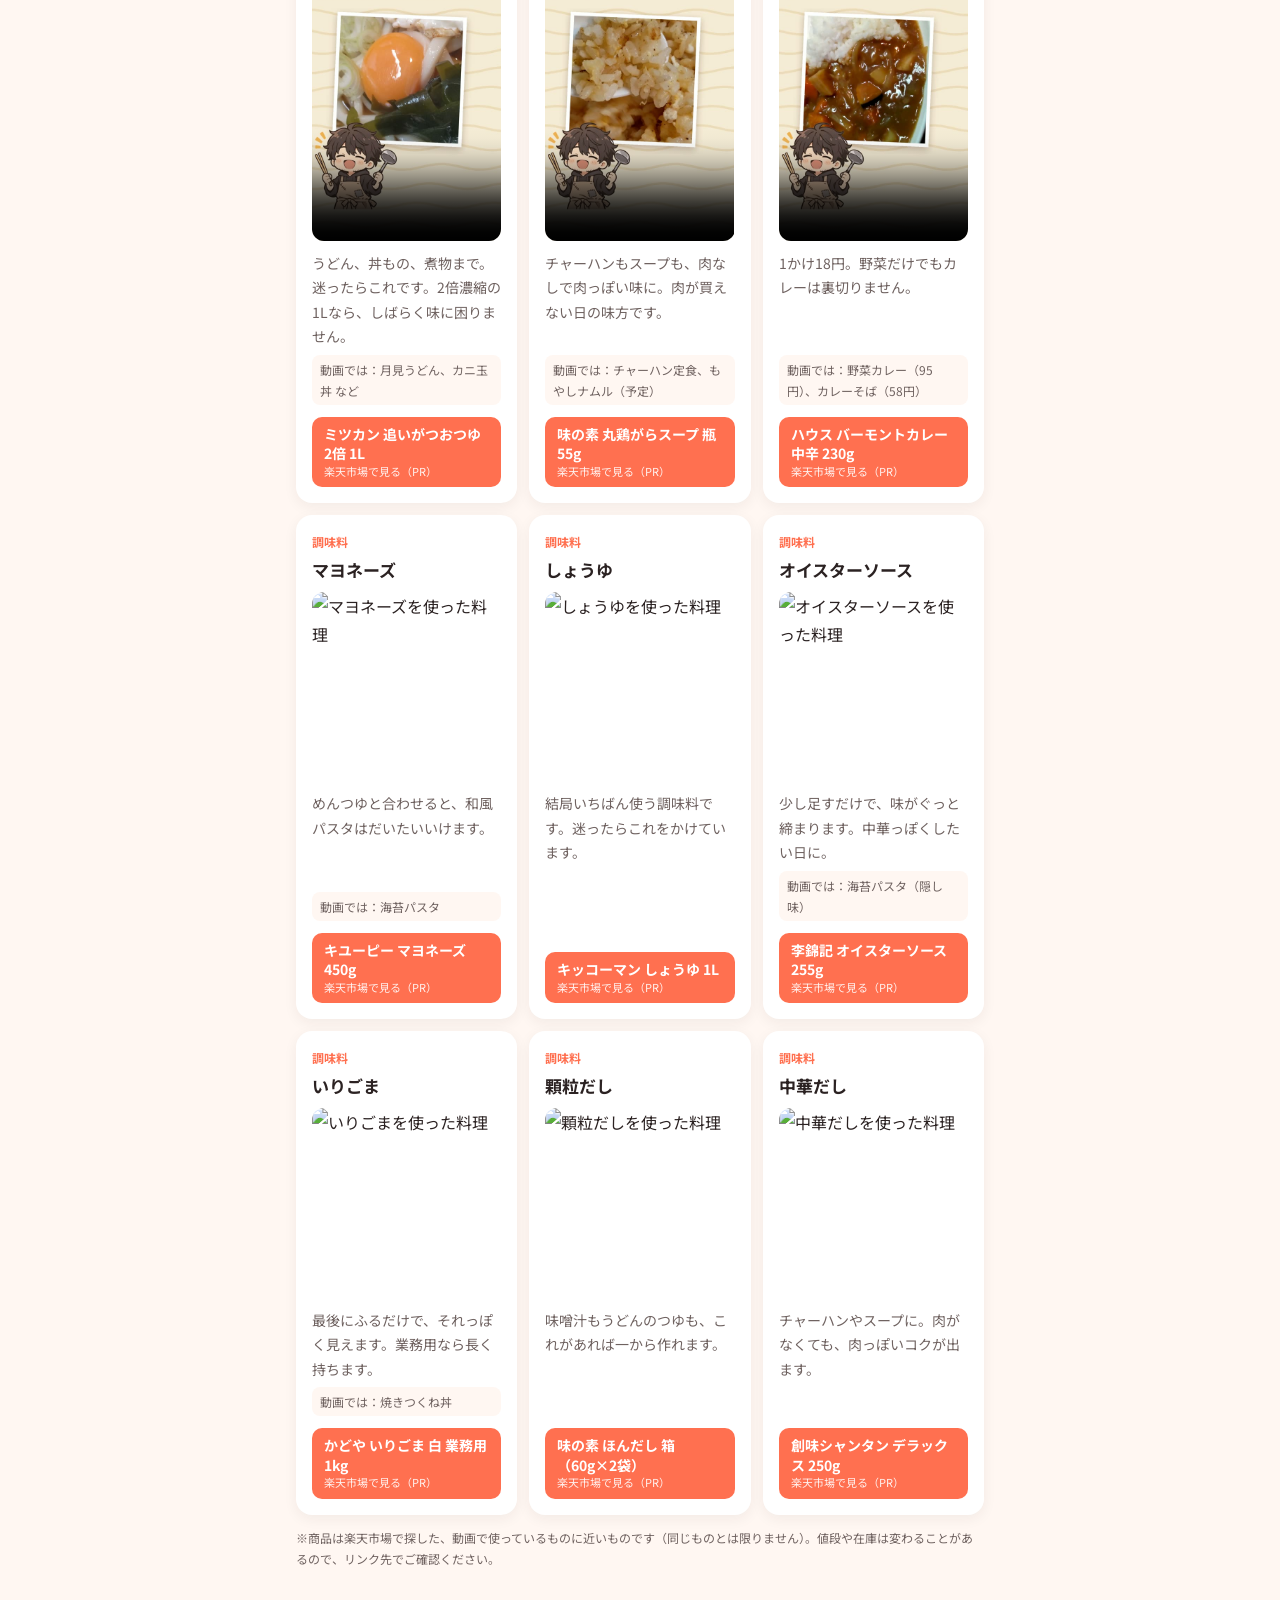
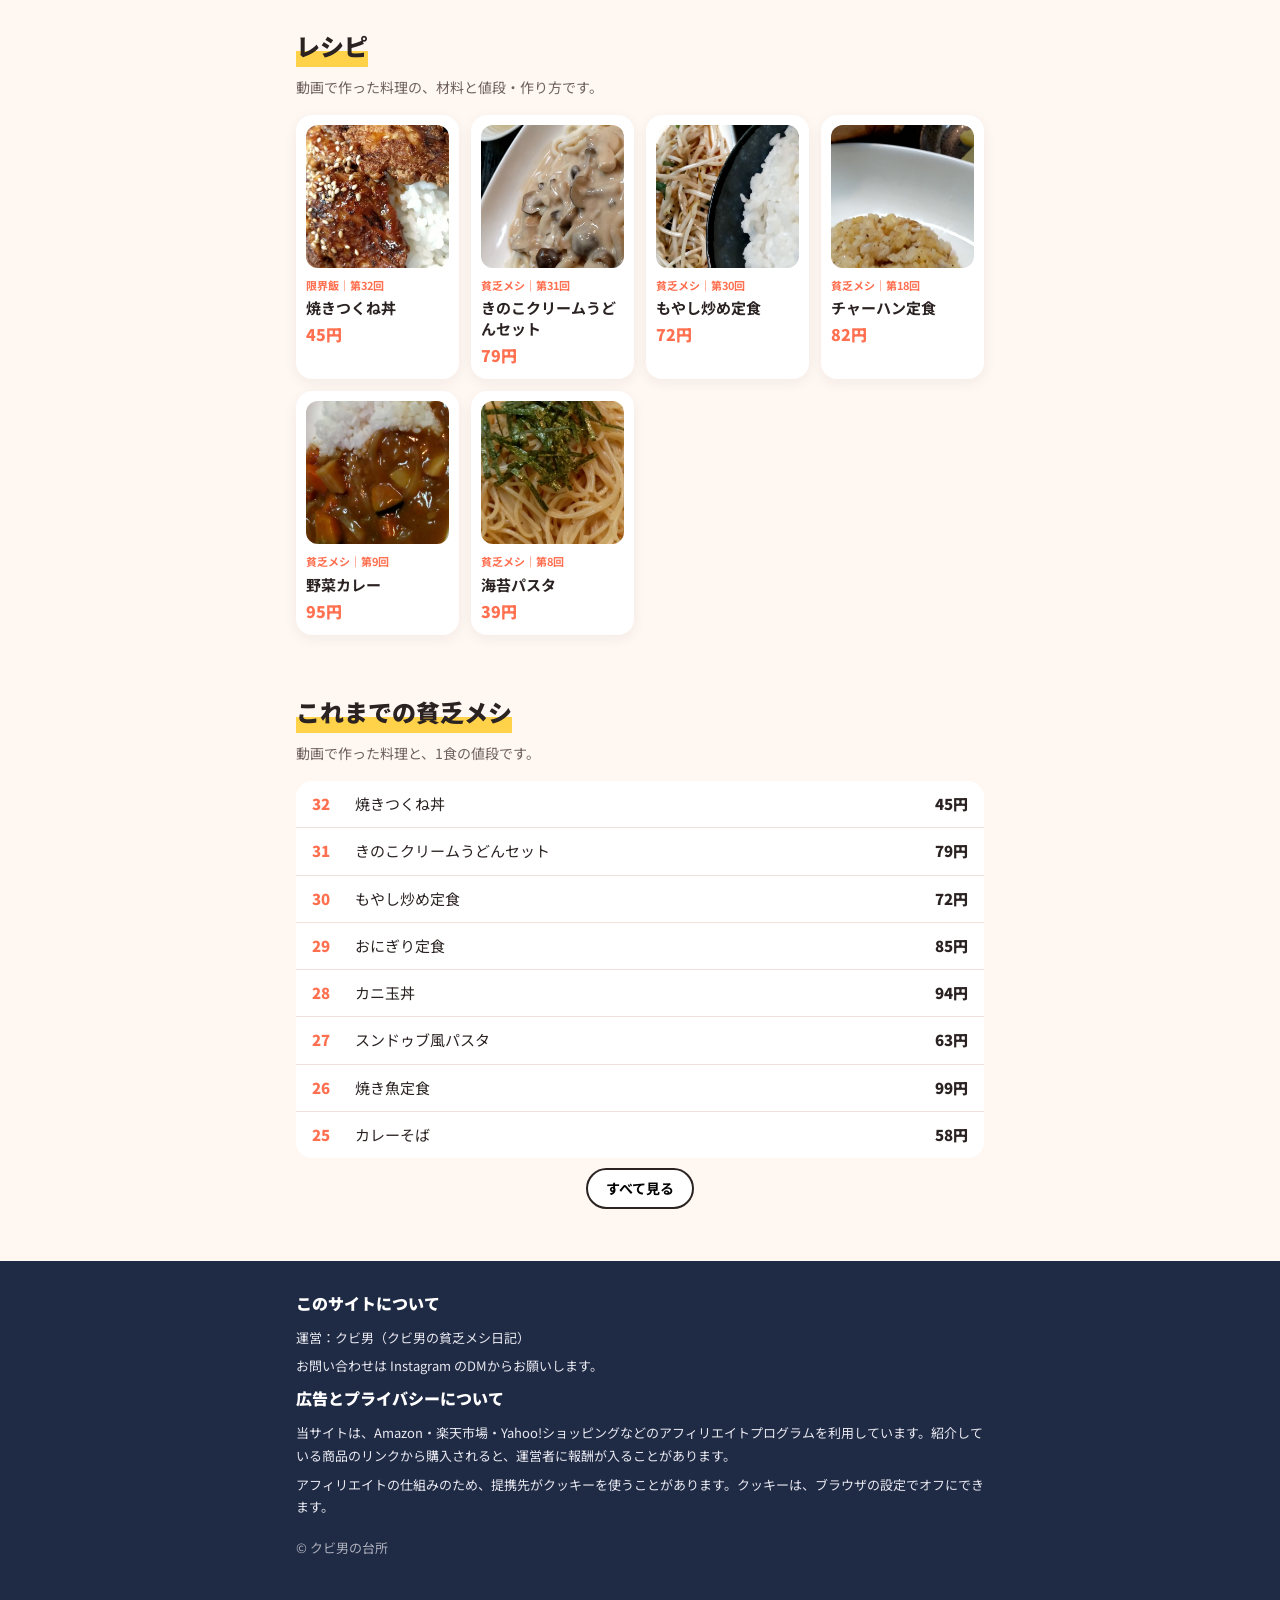
==== commit 6a10f641: "Add 20 products" ====
--- a/index.html
+++ b/index.html
@@ -136,6 +136,7 @@
   .card .clip { display: grid; grid-template-columns: 1fr; gap: 6px; margin: 4px 0; }
   .card .clip.two { grid-template-columns: 1fr 1fr; }
   .card .clip video { width: 100%; aspect-ratio: 9 / 16; border-radius: 12px; background: var(--navy); object-fit: cover; }
+  .card img.pic { width: 100%; height: auto; aspect-ratio: 1 / 1; object-fit: cover; border-radius: 12px; margin: 4px 0; }
   .pick-note { font-size: 12px; color: var(--sub); margin: 12px 0 0; }
   img.imp { position: absolute; width: 1px; height: 1px; opacity: 0; }
 
@@ -211,6 +212,16 @@
       <div class="card"><span class="tag">調理器具</span><h3>小さいフライパン</h3><div class="clip"><video src="videos/frypan.mp4" poster="videos/frypan.jpg" controls playsinline preload="none" aria-label="小さいフライパンの紹介動画"></video></div><p>玉子焼きから焼き魚まで、ほぼ毎回これ一つです。軽いと、毎日の片づけも少しだけ楽になります。</p><p class="used">動画では：カニ玉丼、もやし炒め、たまごピーマン炒め など</p><a class="buy" href="https://af.moshimo.com/af/c/click?a_id=5917070&amp;p_id=54&amp;pc_id=54&amp;pl_id=616&amp;url=https%3A%2F%2Fitem.rakuten.co.jp%2Fkai%2F000dw5629%2F" target="_blank" rel="nofollow sponsored noopener">貝印 軽いフライパン 20cm<span>楽天市場で見る（PR）</span></a></div>
       <div class="card"><span class="tag">調理器具</span><h3>片手鍋</h3><div class="clip"><video src="videos/pot.mp4" poster="videos/pot.jpg" controls playsinline preload="none" aria-label="片手鍋の紹介動画"></video></div><p>麺をゆでる、味噌汁を作る。一人暮らしはこれで足ります。ガラスのふたなら、ふきこぼれも見張れます。</p><p class="used">動画では：月見うどん、きのこクリームうどん、味噌汁 など</p><a class="buy" href="https://af.moshimo.com/af/c/click?a_id=5917070&amp;p_id=54&amp;pc_id=54&amp;pl_id=616&amp;url=https%3A%2F%2Fitem.rakuten.co.jp%2Flivingplaza%2F10006509%2F" target="_blank" rel="nofollow sponsored noopener">カクセー ステンレス片手鍋 16cm ガラス蓋付<span>楽天市場で見る（PR）</span></a></div>
       <div class="card"><span class="tag">調理器具</span><h3>包丁とまな板</h3><div class="clip two"><video src="videos/knife.mp4" poster="videos/knife.jpg" controls playsinline preload="none" aria-label="包丁とまな板の紹介動画"></video><video src="videos/board.mp4" poster="videos/board.jpg" controls playsinline preload="none" aria-label="包丁とまな板の紹介動画"></video></div><p>見切り品の野菜も、切ればちゃんとおかずになります。よく切れる包丁は、結局いちばん節約になります。</p><p class="used">動画では：ピーマン、しめじ、ニラ、たくあん を切るところ</p><a class="buy" href="https://af.moshimo.com/af/c/click?a_id=5917070&amp;p_id=54&amp;pc_id=54&amp;pl_id=616&amp;url=https%3A%2F%2Fitem.rakuten.co.jp%2Fnagomi-ec%2Frl-st%2F" target="_blank" rel="nofollow sponsored noopener">Riverline 三徳包丁 16.5cm<span>楽天市場で見る（PR）</span></a><a class="buy" href="https://af.moshimo.com/af/c/click?a_id=5917070&amp;p_id=54&amp;pc_id=54&amp;pl_id=616&amp;url=https%3A%2F%2Fitem.rakuten.co.jp%2Faurora77%2Fmanaita%2F" target="_blank" rel="nofollow sponsored noopener">抗菌まな板（食洗機対応）<span>楽天市場で見る（PR）</span></a></div>
+<!-- items:tools -->
+      <div class="card"><span class="tag">調理器具</span><h3>菜箸</h3><img class="pic" src="images/items/saibashi.jpg" alt="菜箸を使った料理" width="540" height="540" loading="lazy"><p>炒めるのも、盛りつけるのも菜箸です。竹のものは軽くて、手になじみます。</p><p class="used">動画では：チャーハン、もやし炒め など</p><a class="buy" href="https://af.moshimo.com/af/c/click?a_id=5917070&amp;p_id=54&amp;pc_id=54&amp;pl_id=616&amp;url=https%3A%2F%2Fitem.rakuten.co.jp%2Fkurashino%2F145211%2F" target="_blank" rel="nofollow sponsored noopener">酒井産業 竹の菜箸 33cm 3膳セット<span>楽天市場で見る（PR）</span></a></div>
+      <div class="card"><span class="tag">調理器具</span><h3>お玉</h3><img class="pic" src="images/items/otama.jpg" alt="お玉を使った料理" width="540" height="540" loading="lazy"><p>カレーも味噌汁も、すくうのはこれ一本。安いステンレスで十分です。</p><p class="used">動画では：野菜カレー</p><a class="buy" href="https://af.moshimo.com/af/c/click?a_id=5917070&amp;p_id=54&amp;pc_id=54&amp;pl_id=616&amp;url=https%3A%2F%2Fitem.rakuten.co.jp%2Fkeyuca%2F3501261%2F" target="_blank" rel="nofollow sponsored noopener">ケユカ ステンレスレードル<span>楽天市場で見る（PR）</span></a></div>
+      <div class="card"><span class="tag">調理器具</span><h3>フライ返し</h3><img class="pic" src="images/items/turner.jpg" alt="フライ返しを使った料理" width="540" height="540" loading="lazy"><p>豆腐ステーキやつくねを返すときに。薄いほうが、崩さずに返せます。</p><a class="buy" href="https://af.moshimo.com/af/c/click?a_id=5917070&amp;p_id=54&amp;pc_id=54&amp;pl_id=616&amp;url=https%3A%2F%2Fitem.rakuten.co.jp%2Fthinkrich%2Fsk02921%2F" target="_blank" rel="nofollow sponsored noopener">貝印 SELECT100 ターナー<span>楽天市場で見る（PR）</span></a></div>
+      <div class="card"><span class="tag">調理器具</span><h3>ボウルとザル</h3><img class="pic" src="images/items/bowl.jpg" alt="ボウルとザルを使った料理" width="540" height="540" loading="lazy"><p>麺の湯切り、野菜を洗う、混ぜる。セットで持っておくと困りません。</p><a class="buy" href="https://af.moshimo.com/af/c/click?a_id=5917070&amp;p_id=54&amp;pc_id=54&amp;pl_id=616&amp;url=https%3A%2F%2Fitem.rakuten.co.jp%2Fkai%2Fss0032%2F" target="_blank" rel="nofollow sponsored noopener">貝印 ステンレス ボウル・ザル 6点セット<span>楽天市場で見る（PR）</span></a></div>
+      <div class="card"><span class="tag">調理器具</span><h3>キッチンばさみ</h3><img class="pic" src="images/items/hasami.jpg" alt="キッチンばさみを使った料理" width="540" height="540" loading="lazy"><p>海苔もネギも、まな板を出さずに切れます。洗い物が一つ減ります。</p><p class="used">動画では：海苔パスタ（海苔を切るところ）</p><a class="buy" href="https://af.moshimo.com/af/c/click?a_id=5917070&amp;p_id=54&amp;pc_id=54&amp;pl_id=616&amp;url=https%3A%2F%2Fitem.rakuten.co.jp%2Fkai%2F000dh3005%2F" target="_blank" rel="nofollow sponsored noopener">貝印 SELECT100 キッチンばさみ<span>楽天市場で見る（PR）</span></a></div>
+      <div class="card"><span class="tag">調理器具</span><h3>ピーラー</h3><img class="pic" src="images/items/peeler.jpg" alt="ピーラーを使った料理" width="540" height="540" loading="lazy"><p>ニンジンやジャガイモの皮むきに。包丁より、むく皮が薄くてすみます。</p><a class="buy" href="https://af.moshimo.com/af/c/click?a_id=5917070&amp;p_id=54&amp;pc_id=54&amp;pl_id=616&amp;url=https%3A%2F%2Fitem.rakuten.co.jp%2Fkai%2F000dh3000%2F" target="_blank" rel="nofollow sponsored noopener">貝印 SELECT100 T型ピーラー<span>楽天市場で見る（PR）</span></a></div>
+      <div class="card"><span class="tag">調理器具</span><h3>保存容器</h3><img class="pic" src="images/items/youki.jpg" alt="保存容器を使った料理" width="540" height="540" loading="lazy"><p>多めに炊いたごはんや、残ったおかずを小分けに。レンジでそのまま温められます。</p><a class="buy" href="https://af.moshimo.com/af/c/click?a_id=5917070&amp;p_id=54&amp;pc_id=54&amp;pl_id=616&amp;url=https%3A%2F%2Fitem.rakuten.co.jp%2Fkeyuca%2Fs3300977%2F" target="_blank" rel="nofollow sponsored noopener">ケユカ フタごとレンジパック 4個セット<span>楽天市場で見る（PR）</span></a></div>
+      <div class="card"><span class="tag">食器</span><h3>どんぶり</h3><img class="pic" src="images/items/donburi.jpg" alt="どんぶりを使った料理" width="540" height="540" loading="lazy"><p>丼ものは、器がそれっぽいだけで少し豪華に見えます。</p><a class="buy" href="https://af.moshimo.com/af/c/click?a_id=5917070&amp;p_id=54&amp;pc_id=54&amp;pl_id=616&amp;url=https%3A%2F%2Fitem.rakuten.co.jp%2Flongisland%2Fdon%2F" target="_blank" rel="nofollow sponsored noopener">多用どんぶり（色・柄が選べる）<span>楽天市場で見る（PR）</span></a></div>
+      <div class="card"><span class="tag">家電</span><h3>3合の炊飯器</h3><img class="pic" src="images/items/suihanki.jpg" alt="3合の炊飯器を使った料理" width="540" height="540" loading="lazy"><p>一人暮らしなら3合で足ります。ごはんが炊けていれば、だいたい何とかなります。</p><a class="buy" href="https://af.moshimo.com/af/c/click?a_id=5917070&amp;p_id=54&amp;pc_id=54&amp;pl_id=616&amp;url=https%3A%2F%2Fitem.rakuten.co.jp%2Fshopworld%2F143916-143917%2F" target="_blank" rel="nofollow sponsored noopener">象印 マイコン炊飯器 極め炊き 3合<span>楽天市場で見る（PR）</span></a></div>
     </div>
   </section>
 
@@ -221,6 +232,12 @@
       <div class="card"><span class="tag">食材</span><h3>お米</h3><div class="clip"><video src="videos/rice.mp4" poster="videos/rice.jpg" controls playsinline preload="none" aria-label="お米の紹介動画"></video></div><p>1食分（75g）でだいたい30円。貧乏メシの主役です。無洗米なら、水も手間も少しだけ節約できます。</p><p class="used">動画では：ほぼ全部の定食・丼</p><a class="buy" href="https://af.moshimo.com/af/c/click?a_id=5917070&amp;p_id=54&amp;pc_id=54&amp;pl_id=616&amp;url=https%3A%2F%2Fitem.rakuten.co.jp%2Fokaman%2F10000003%2F" target="_blank" rel="nofollow sponsored noopener">岡山県産 コシヒカリ 無洗米 5kg<span>楽天市場で見る（PR）</span></a></div>
       <div class="card"><span class="tag">食材</span><h3>パスタ</h3><div class="clip"><video src="videos/pasta.mp4" poster="videos/pasta.jpg" controls playsinline preload="none" aria-label="パスタの紹介動画"></video></div><p>1食28円。ナポリタンにもスンドゥブ風にもなります。1kgあれば、しばらく食いつなげます。</p><p class="used">動画では：海苔パスタ（39円）、挽肉ピーマンナポリタン、スンドゥブ風パスタ</p><a class="buy" href="https://af.moshimo.com/af/c/click?a_id=5917070&amp;p_id=54&amp;pc_id=54&amp;pl_id=616&amp;url=https%3A%2F%2Fitem.rakuten.co.jp%2Frakuten24%2F4902110264388%2F" target="_blank" rel="nofollow sponsored noopener">マ・マー スパゲティ 1.6mm 1kg<span>楽天市場で見る（PR）</span></a></div>
       <div class="card"><span class="tag">食材</span><h3>味噌汁の素</h3><div class="clip"><video src="videos/miso.mp4" poster="videos/miso.jpg" controls playsinline preload="none" aria-label="味噌汁の素の紹介動画"></video></div><p>これがあるだけで定食っぽくなります。動画では1杯11円の安いものを使っていますが、まとめ買いならこちらも。</p><p class="used">動画では：ほぼ全部の定食</p><a class="buy" href="https://af.moshimo.com/af/c/click?a_id=5917070&amp;p_id=54&amp;pc_id=54&amp;pl_id=616&amp;url=https%3A%2F%2Fitem.rakuten.co.jp%2Fkk1206%2Fsyoku00221%2F" target="_blank" rel="nofollow sponsored noopener">永谷園 あさげ 業務用 30食<span>楽天市場で見る（PR）</span></a></div>
+<!-- items:foods -->
+      <div class="card"><span class="tag">食材</span><h3>乾燥わかめ</h3><img class="pic" src="images/items/wakame.jpg" alt="乾燥わかめを使った料理" width="540" height="540" loading="lazy"><p>ひとつまみで、ラーメンも味噌汁も具だくさんに見えます。日持ちするのも助かります。</p><p class="used">動画では：醤油ラーメン、月見うどん</p><a class="buy" href="https://af.moshimo.com/af/c/click?a_id=5917070&amp;p_id=54&amp;pc_id=54&amp;pl_id=616&amp;url=https%3A%2F%2Fitem.rakuten.co.jp%2Fsegawahonten%2F04935006%2F" target="_blank" rel="nofollow sponsored noopener">カットわかめ 業務用 200g<span>楽天市場で見る（PR）</span></a></div>
+      <div class="card"><span class="tag">食材</span><h3>片栗粉</h3><img class="pic" src="images/items/katakuri.jpg" alt="片栗粉を使った料理" width="540" height="540" loading="lazy"><p>あんかけのとろみや、つくねのつなぎに。少しあると料理の幅が広がります。</p><a class="buy" href="https://af.moshimo.com/af/c/click?a_id=5917070&amp;p_id=54&amp;pc_id=54&amp;pl_id=616&amp;url=https%3A%2F%2Fitem.rakuten.co.jp%2Ftabemon-dikara%2F660%2F" target="_blank" rel="nofollow sponsored noopener">北海道産 片栗粉 1kg<span>楽天市場で見る（PR）</span></a></div>
+      <div class="card"><span class="tag">食材</span><h3>味付け海苔</h3><img class="pic" src="images/items/nori.jpg" alt="味付け海苔を使った料理" width="540" height="540" loading="lazy"><p>パスタにのせても、おにぎりに巻いても。訳ありなら、たっぷり入って安いです。</p><p class="used">動画では：海苔パスタ（39円）</p><a class="buy" href="https://af.moshimo.com/af/c/click?a_id=5917070&amp;p_id=54&amp;pc_id=54&amp;pl_id=616&amp;url=https%3A%2F%2Fitem.rakuten.co.jp%2Fkomanori%2Fcompass1631340650%2F" target="_blank" rel="nofollow sponsored noopener">訳あり 有明産 味付海苔 8切160枚<span>楽天市場で見る（PR）</span></a></div>
+      <div class="card"><span class="tag">食材</span><h3>かつお節パック</h3><img class="pic" src="images/items/katsuobushi.jpg" alt="かつお節パックを使った料理" width="540" height="540" loading="lazy"><p>うどんや冷奴に一袋かけるだけで、ちゃんとした味になります。</p><a class="buy" href="https://af.moshimo.com/af/c/click?a_id=5917070&amp;p_id=54&amp;pc_id=54&amp;pl_id=616&amp;url=https%3A%2F%2Fitem.rakuten.co.jp%2Fgoodys%2Fkezuribusi%2F" target="_blank" rel="nofollow sponsored noopener">はごろも かつおパック 3g×20袋<span>楽天市場で見る（PR）</span></a></div>
+      <div class="card"><span class="tag">食材</span><h3>乾麺のうどん</h3><img class="pic" src="images/items/udon.jpg" alt="乾麺のうどんを使った料理" width="540" height="540" loading="lazy"><p>乾麺なら買い置きができます。月見にしても、焼きうどんにしても。</p><a class="buy" href="https://af.moshimo.com/af/c/click?a_id=5917070&amp;p_id=54&amp;pc_id=54&amp;pl_id=616&amp;url=https%3A%2F%2Fitem.rakuten.co.jp%2Fkitakuranohatake%2Ffw-jikonaudon-5%2F" target="_blank" rel="nofollow sponsored noopener">北海道産小麦 乾麺うどん<span>楽天市場で見る（PR）</span></a></div>
     </div>
   </section>
 
@@ -231,6 +248,13 @@
       <div class="card"><span class="tag">調味料</span><h3>めんつゆ</h3><div class="clip"><video src="videos/mentsuyu.mp4" poster="videos/mentsuyu.jpg" controls playsinline preload="none" aria-label="めんつゆの紹介動画"></video></div><p>うどん、丼もの、煮物まで。迷ったらこれです。2倍濃縮の1Lなら、しばらく味に困りません。</p><p class="used">動画では：月見うどん、カニ玉丼 など</p><a class="buy" href="https://af.moshimo.com/af/c/click?a_id=5917070&amp;p_id=54&amp;pc_id=54&amp;pl_id=616&amp;url=https%3A%2F%2Fitem.rakuten.co.jp%2Frakuten24%2Fe339049h%2F" target="_blank" rel="nofollow sponsored noopener">ミツカン 追いがつおつゆ 2倍 1L<span>楽天市場で見る（PR）</span></a></div>
       <div class="card"><span class="tag">調味料</span><h3>鶏ガラスープの素</h3><div class="clip"><video src="videos/gara.mp4" poster="videos/gara.jpg" controls playsinline preload="none" aria-label="鶏ガラスープの素の紹介動画"></video></div><p>チャーハンもスープも、肉なしで肉っぽい味に。肉が買えない日の味方です。</p><p class="used">動画では：チャーハン定食、もやしナムル（予定）</p><a class="buy" href="https://af.moshimo.com/af/c/click?a_id=5917070&amp;p_id=54&amp;pc_id=54&amp;pl_id=616&amp;url=https%3A%2F%2Fitem.rakuten.co.jp%2Fjetprice%2Fx20561%2F" target="_blank" rel="nofollow sponsored noopener">味の素 丸鶏がらスープ 瓶 55g<span>楽天市場で見る（PR）</span></a></div>
       <div class="card"><span class="tag">調味料</span><h3>カレールー</h3><div class="clip"><video src="videos/curry.mp4" poster="videos/curry.jpg" controls playsinline preload="none" aria-label="カレールーの紹介動画"></video></div><p>1かけ18円。野菜だけでもカレーは裏切りません。</p><p class="used">動画では：野菜カレー（95円）、カレーそば（58円）</p><a class="buy" href="https://af.moshimo.com/af/c/click?a_id=5917070&amp;p_id=54&amp;pc_id=54&amp;pl_id=616&amp;url=https%3A%2F%2Fitem.rakuten.co.jp%2Fmatsukiyo%2F4902402853887%2F" target="_blank" rel="nofollow sponsored noopener">ハウス バーモントカレー 中辛 230g<span>楽天市場で見る（PR）</span></a></div>
+<!-- items:seasonings -->
+      <div class="card"><span class="tag">調味料</span><h3>マヨネーズ</h3><img class="pic" src="images/items/mayo.jpg" alt="マヨネーズを使った料理" width="540" height="540" loading="lazy"><p>めんつゆと合わせると、和風パスタはだいたいいけます。</p><p class="used">動画では：海苔パスタ</p><a class="buy" href="https://af.moshimo.com/af/c/click?a_id=5917070&amp;p_id=54&amp;pc_id=54&amp;pl_id=616&amp;url=https%3A%2F%2Fitem.rakuten.co.jp%2Frakuten24%2Fe350358h%2F" target="_blank" rel="nofollow sponsored noopener">キユーピー マヨネーズ 450g<span>楽天市場で見る（PR）</span></a></div>
+      <div class="card"><span class="tag">調味料</span><h3>しょうゆ</h3><img class="pic" src="images/items/shoyu.jpg" alt="しょうゆを使った料理" width="540" height="540" loading="lazy"><p>結局いちばん使う調味料です。迷ったらこれをかけています。</p><a class="buy" href="https://af.moshimo.com/af/c/click?a_id=5917070&amp;p_id=54&amp;pc_id=54&amp;pl_id=616&amp;url=https%3A%2F%2Fitem.rakuten.co.jp%2Frakuten24%2F4901515111150%2F" target="_blank" rel="nofollow sponsored noopener">キッコーマン しょうゆ 1L<span>楽天市場で見る（PR）</span></a></div>
+      <div class="card"><span class="tag">調味料</span><h3>オイスターソース</h3><img class="pic" src="images/items/oyster.jpg" alt="オイスターソースを使った料理" width="540" height="540" loading="lazy"><p>少し足すだけで、味がぐっと締まります。中華っぽくしたい日に。</p><p class="used">動画では：海苔パスタ（隠し味）</p><a class="buy" href="https://af.moshimo.com/af/c/click?a_id=5917070&amp;p_id=54&amp;pc_id=54&amp;pl_id=616&amp;url=https%3A%2F%2Fitem.rakuten.co.jp%2Frakuten24%2Fe236746h%2F" target="_blank" rel="nofollow sponsored noopener">李錦記 オイスターソース 255g<span>楽天市場で見る（PR）</span></a></div>
+      <div class="card"><span class="tag">調味料</span><h3>いりごま</h3><img class="pic" src="images/items/goma.jpg" alt="いりごまを使った料理" width="540" height="540" loading="lazy"><p>最後にふるだけで、それっぽく見えます。業務用なら長く持ちます。</p><p class="used">動画では：焼きつくね丼</p><a class="buy" href="https://af.moshimo.com/af/c/click?a_id=5917070&amp;p_id=54&amp;pc_id=54&amp;pl_id=616&amp;url=https%3A%2F%2Fitem.rakuten.co.jp%2Frakuten24%2F4901458200140%2F" target="_blank" rel="nofollow sponsored noopener">かどや いりごま 白 業務用 1kg<span>楽天市場で見る（PR）</span></a></div>
+      <div class="card"><span class="tag">調味料</span><h3>顆粒だし</h3><img class="pic" src="images/items/dashi.jpg" alt="顆粒だしを使った料理" width="540" height="540" loading="lazy"><p>味噌汁もうどんのつゆも、これがあれば一から作れます。</p><a class="buy" href="https://af.moshimo.com/af/c/click?a_id=5917070&amp;p_id=54&amp;pc_id=54&amp;pl_id=616&amp;url=https%3A%2F%2Fitem.rakuten.co.jp%2Frakuten24%2F4901001084159%2F" target="_blank" rel="nofollow sponsored noopener">味の素 ほんだし 箱（60g×2袋）<span>楽天市場で見る（PR）</span></a></div>
+      <div class="card"><span class="tag">調味料</span><h3>中華だし</h3><img class="pic" src="images/items/shantan.jpg" alt="中華だしを使った料理" width="540" height="540" loading="lazy"><p>チャーハンやスープに。肉がなくても、肉っぽいコクが出ます。</p><a class="buy" href="https://af.moshimo.com/af/c/click?a_id=5917070&amp;p_id=54&amp;pc_id=54&amp;pl_id=616&amp;url=https%3A%2F%2Fitem.rakuten.co.jp%2Frakuten24%2Fe398743h%2F" target="_blank" rel="nofollow sponsored noopener">創味シャンタン デラックス 250g<span>楽天市場で見る（PR）</span></a></div>
     </div>
     <p class="pick-note">※商品は楽天市場で探した、動画で使っているものに近いものです（同じものとは限りません）。値段や在庫は変わることがあるので、リンク先でご確認ください。</p>
   </section>
